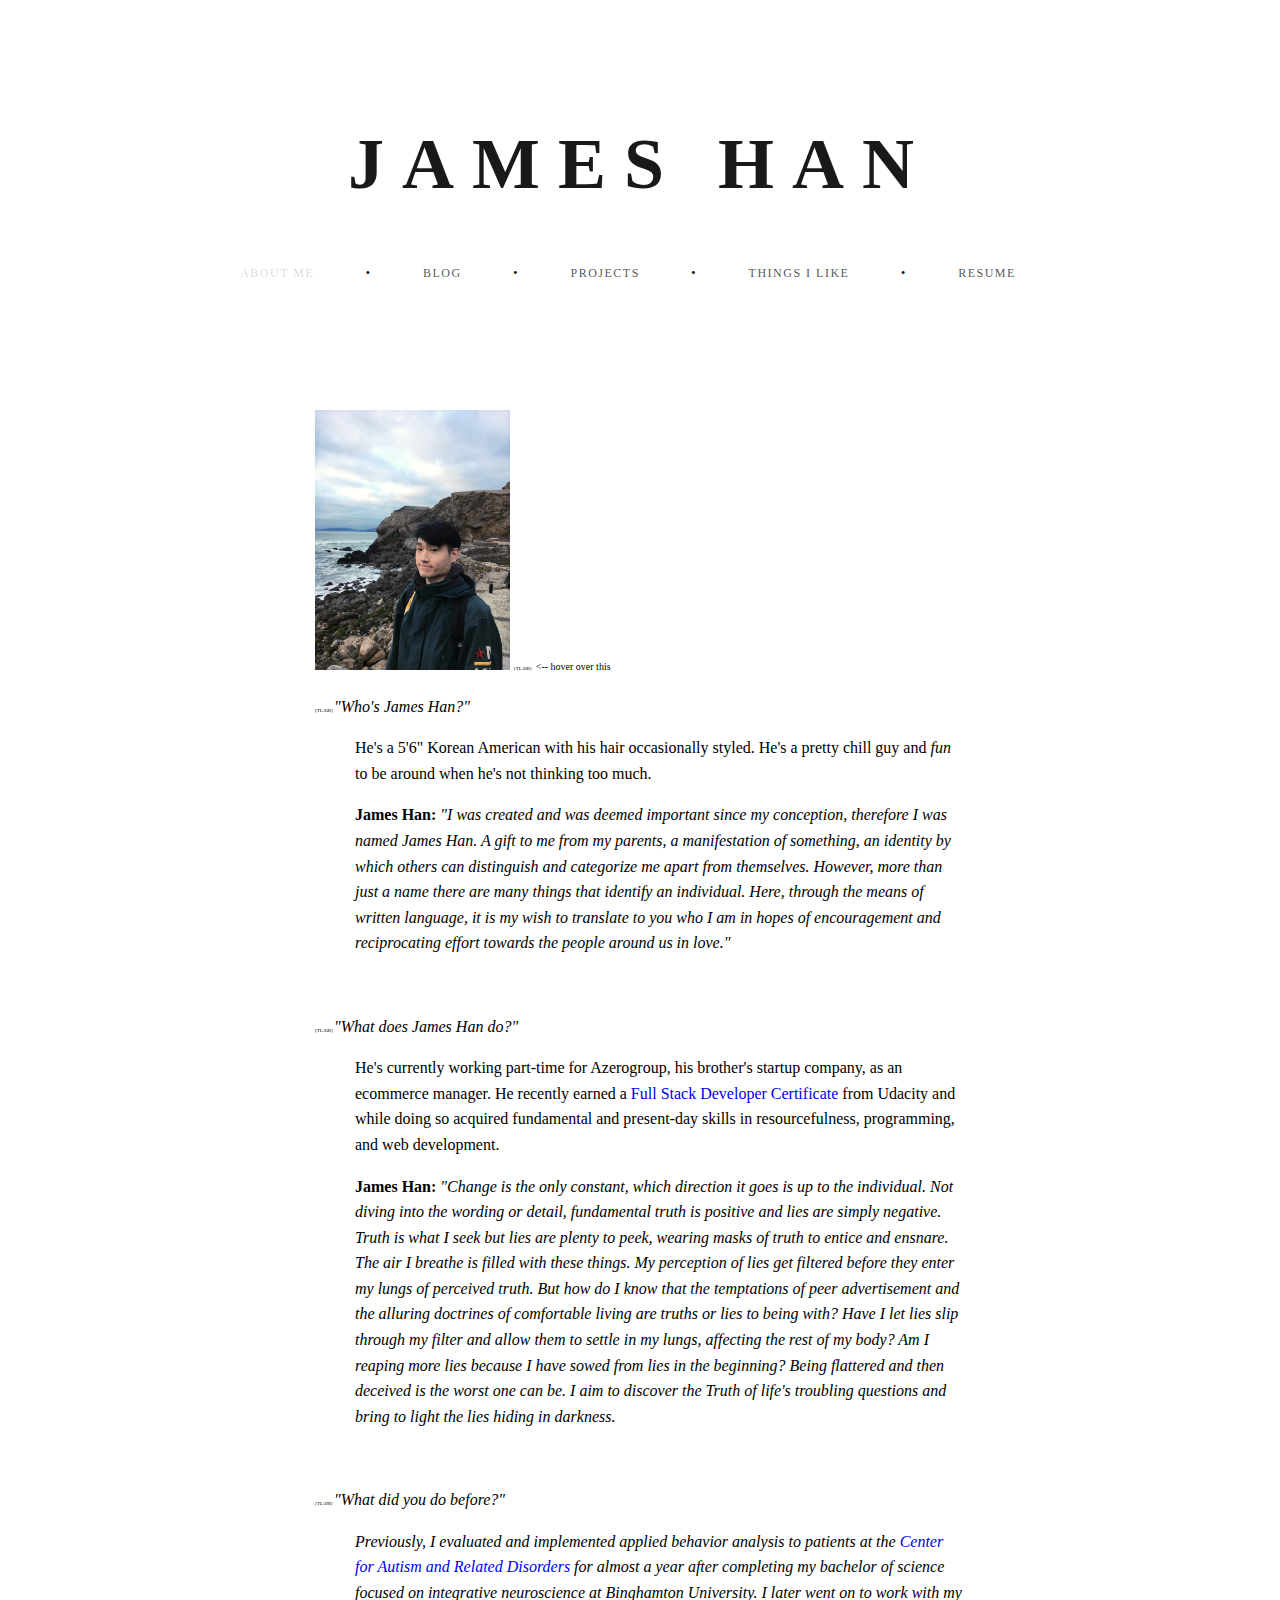
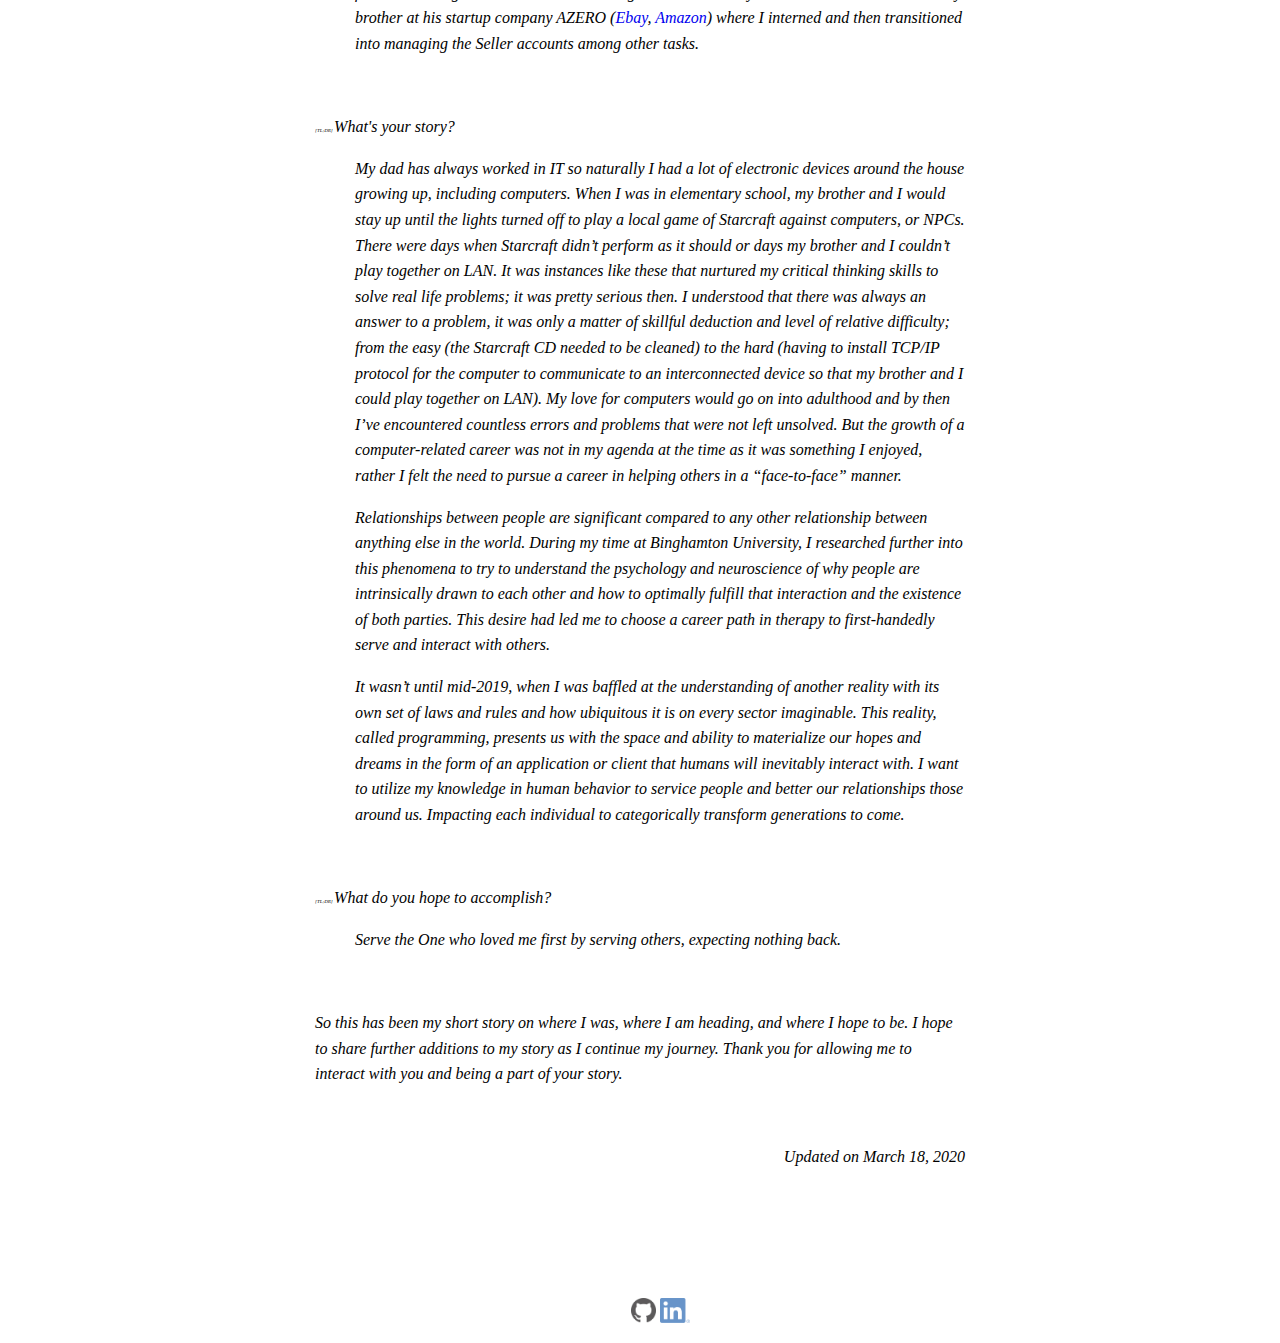
==== about-me.html @ 91ace2e0 "update answer" ====
<!DOCTYPE html>
<html lang="en">

<head>
    <meta charset="UTF-8">
    <meta name="description" content="James Han's profile">
    <meta name="author" content="James Han">
    <meta name="viewport" content="width=device-width, initial-scale=1.0">
    <title>Who's James Han?</title>
    <link href="https://fonts.googleapis.com/css?family=Oswald:300,700|Varela+Round" rel="stylesheet">
    <link rel="stylesheet" type="text/css" href="style.css">
</head>

<body>
    <header>
        <h1><a title="My name in big letters" href="/">James Han</a></h1>
        <nav class="main-nav">
            <ul>
                <li class= "">
                    <a title="It's about to get personal" href="./about-me.html" style="color: rgba(0, 0, 0, 0.171);">About Me</a>
                </li>
                <li>•</li>
                <li class= "">
                    <a title="Where I pretend to be a writer" href="./blog.html">Blog</a>        
                </li>
                <li>•</li>
                <li class= "">
                    <a title="Showcase of my work" href="./projects.html">Projects</a>
                </li>
                <li>•</li>
                <li class= "">
                    <a title="How I spend most of my time tbh" href="./things-i-like.html">Things I Like</a>     
                </li>
                <li>•</li>
                <li class="">
                    <a title="Keepin' it professional~" target="_blank" href="./resume.pdf">Resume</a>
                </li>
            </ul>     
        </nav>
    </header>

    <main>
        <div>
            <img title="I don't know how to smile -.-" id="aboutme-pic" src="./images/James-han/sf-smirk.JPG">
            <a title="You got it! :)" style="font-size: 5px;">[TL;DR]</a>
            <a style='font-size: 10px;'> <-- hover over this</a>
        </div>
        <div>
            <p>
                <a title="Wonderfully and fearfully made" style="font-size: 5px;"> [TL;DR] </a><i>"Who's James Han?"</i>
            </p>
                <ul>
                    He's a 5'6" Korean American with his hair occasionally styled. He's a pretty chill guy and <i>fun</i> to be around when he's not thinking too much.
                </ul>
                <ul>
                    <strong>James Han: </strong><i>"I was created and was deemed important since my conception, therefore I was named James Han. A gift to me from my parents, a manifestation of something, an identity by which others can distinguish and categorize me apart from themselves. However, more than just a name there are many things that identify an individual. Here, through the means of written language, it is my wish to translate to you who I am in hopes of encouragement and reciprocating effort towards the people around us in love."</i>
                </ul>
                <br>
            <p>
                <a title="I code and learn to code better" style="font-size: 5px;"> [TL;DR] </a><i>"What does James Han do?"</i>
            </p>
                <ul>
                    He's currently working part-time for Azerogroup, his brother's startup company, as an ecommerce manager. He recently earned a <a href="https://confirm.udacity.com/KFJARA6S">Full Stack Developer Certificate</a> from Udacity and while doing so acquired fundamental and present-day skills in resourcefulness, programming, and web development.
                </ul>
                <ul>
                    <strong>James Han: </strong><i>"Change is the only constant, which direction it goes is up to the individual. Not diving into the wording or detail, fundamental truth is positive and lies are simply negative. Truth is what I seek but lies are plenty to peek, wearing masks of truth to entice and ensnare. The air I breathe is filled with these things. My perception of lies get filtered before they enter my lungs of perceived truth. But how do I know that the temptations of peer advertisement and the alluring doctrines of comfortable living are truths or lies to being with? Have I let lies slip through my filter and allow them to settle in my lungs, affecting the rest of my body? Am I reaping more lies because I have sowed from lies in the beginning? Being flattered and then deceived is the worst one can be. I aim to discover the Truth of life's troubling questions and bring to light the lies hiding in darkness.
                </ul>
                <br>
            <p>
                <a title="All things except coding" style="font-size: 5px;"> [TL;DR] </a><i>"What did you do before?"</i>
            </p>
                <ul>
                    Previously, I evaluated and implemented applied behavior analysis to patients at the <a href="https://www.centerforautism.com">Center for Autism and Related Disorders</a> for almost a year after completing my bachelor of science focused on integrative neuroscience at Binghamton University. I later went on to work with my brother at his startup company AZERO (<a href="https://www.ebay.com/str/azerogroup">Ebay</a>, <a href="https://www.amazon.com/sp?seller=A9YDUOOL7ZCPC">Amazon</a>) where I interned and then transitioned into managing the Seller accounts among other tasks.
                </ul>
                <ul>
                    <i></i>
                </ul>
            <br>
            <p>
                <a title="I didn't know about coding, now I love to code" style="font-size: 5px;"> [TL;DR] </a><i>What's your story?</i>
            </p>
                <ul>
                    
                </ul>
                <ul>
                    <i><p>My dad has always worked in IT so naturally I had a lot of electronic devices around the house growing up, including computers. When I was in elementary school, my brother and I would stay up until the lights turned off to play a local game of Starcraft against computers, or NPCs. There were days when Starcraft didn’t perform as it should or days my brother and I couldn’t play together on LAN. It was instances like these that nurtured my critical thinking skills to solve real life problems; it was pretty serious then. I understood that there was always an answer to a problem, it was only a matter of skillful deduction and level of relative difficulty; from the easy (the Starcraft CD needed to be cleaned) to the hard (having to install TCP/IP protocol for the computer to communicate to an interconnected device so that my brother and I could play together on LAN). My love for computers would go on into adulthood and by then I’ve encountered countless errors and problems that were not left unsolved. But the growth of a computer-related career was not in my agenda at the time as it was something I enjoyed, rather I felt the need to pursue a career in helping others in a “face-to-face” manner.</p>
                    <p>Relationships between people are significant compared to any other relationship between anything else in the world. During my time at Binghamton University, I researched further into this phenomena to try to understand the psychology and neuroscience of why people are intrinsically drawn to each other and how to optimally fulfill that interaction and the existence of both parties. This desire had led me to choose a career path in therapy to first-handedly serve and interact with others.</p>
                    <p>It wasn’t until mid-2019, when I was baffled at the understanding of another reality with its own set of laws and rules and how ubiquitous it is on every sector imaginable. This reality, called programming, presents us with the space and ability to materialize our hopes and dreams in the form of an application or client that humans will inevitably interact with. I want to utilize my knowledge in human behavior to service people and better our relationships those around us. Impacting each individual to categorically transform generations to come.</p></i>
                </ul>
            <br>
            <p>
                <a title="Dying to live, rather than living to die" style="font-size: 5px;"> [TL;DR] </a><i>What do you hope to accomplish?</i>
            </p>
                <ul>

                </ul>
                <ul>
                    <i>Serve the One who loved me first by serving others, expecting nothing back.</i>
                </ul>
            <br>
            <p><i>So this has been my short story on where I was, where I am heading, and where I hope to be. I hope to share further additions to my story as I continue my journey. Thank you for allowing me to interact with you and being a part of your story.</i></p>
            <br>
            <p align="right">Updated on March 18, 2020</p>
        </div>
    </main>

    <footer>
        <ul>
            <li class= "">
                <a href="https://github.com/coldice1915" target="_blank">
                    <img id="social-link-github" title="GitHub" src="./images/GitHub-Mark/PNG/GitHub-Mark-64px.png">
                </a> 
            </li>
            <li class= "">
                <a href="https://www.linkedin.com/in/question-no-doubt/" target="_blank">
                    <img id="social-link-linkedin" title="Linkedin" src="./images/LinkedIn-Logos/LI-In-Bug.png">
                </a>    
            </li>
        </ul>
    </footer>
</body>



















</html>
---- style.css ----
body {
    margin: 0;
    padding: 0;
}
a {
    text-decoration: none;
}

header {
    text-align: center;
    text-transform: uppercase;
    font-family: 'Helvetica Neue';
    margin: auto;
}
    header h1 {
        letter-spacing: 18px;
        line-height: 100%;
        font-weight: 600;
        font-size: 72px;
        margin: 10% 0% 5% 0%;
    }
        header h1 a {
            color: rgba(25, 25, 25, 1);
        }
        header h1 a:hover {
            color: rgba(0, 0, 0, 0.7);
        }

    header nav {
        font-size: 12px;
        line-height: 150%;
        letter-spacing: 1.5px;
        margin: 5% 5% 10% 0%;
    }
        header nav ul {
            list-style: none;
        }
            header nav ul li {
                display: inline-block;
                padding: 0% 2% 0% 2%;
            }
                header nav ul li a {
                    color: rgba(0, 0, 0, 0.699);
                }
                    header nav ul li a:hover {
                        color: rgba(0, 0, 0, 0.171);
                    }

main {
    background-color: #FFF;
    font-family: 'Helvetica Neue';
    max-width: 650px;
    line-height: 1.6;
    margin: auto;
}
    main p {

    }

footer {
    text-align: center;
    margin: 10% 0 0 0;
}
    footer ul {
        list-style: none;
    }
        footer ul li {
            display: contents;
        }
            footer ul li a img {
                width: px;
                opacity: .7;
            }
                footer ul li a img:hover {
                    opacity: 1;
                }

#aboutme-pic {
    width: 30%;
    display: inline-flex;
    margin: auto;
}
#homepage-pic {
    width: 375px;
    display: block;
    margin: auto;
}
#homepage-greeting p {
    text-align: right;
    font-size: 12px;
    font-family: 'Courier New', Courier, monospace;
}

#social-link-github {
    width: 25px;

}
#social-link-linkedin {
    width: 30px;
}
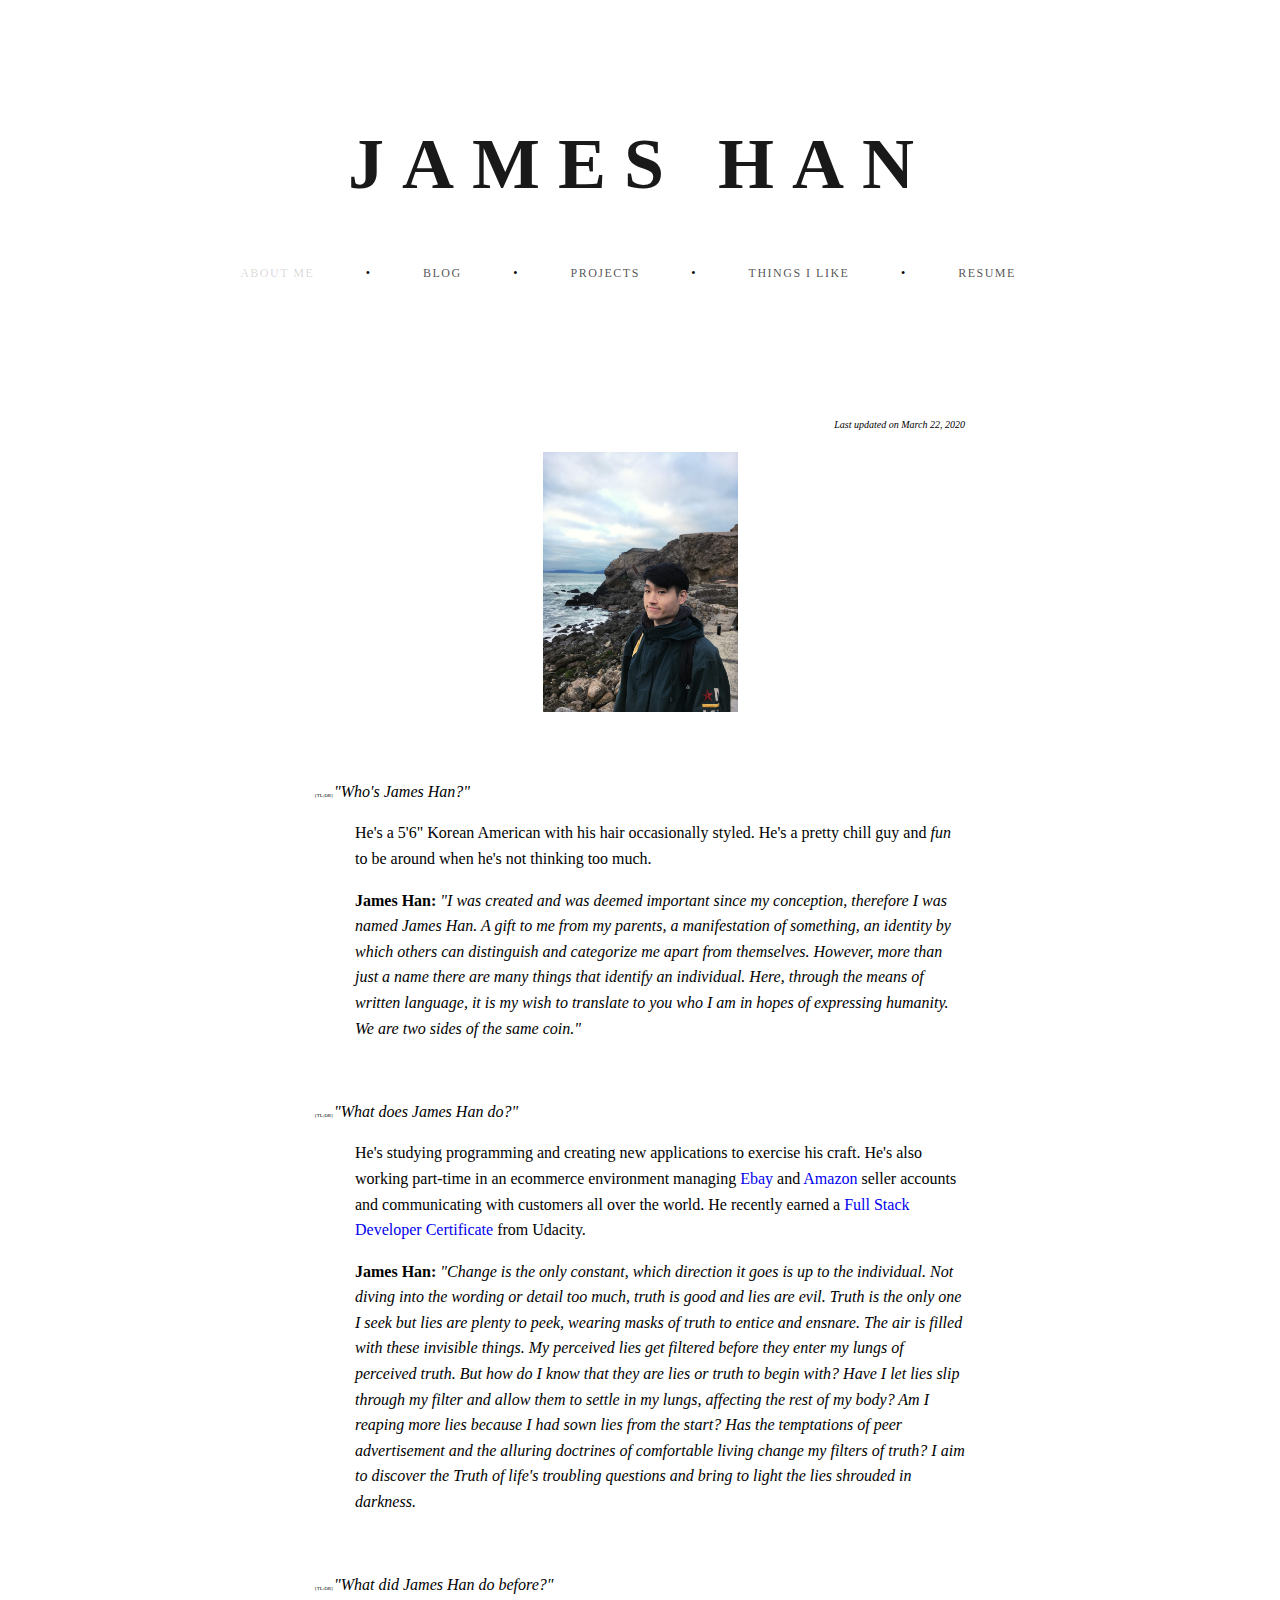
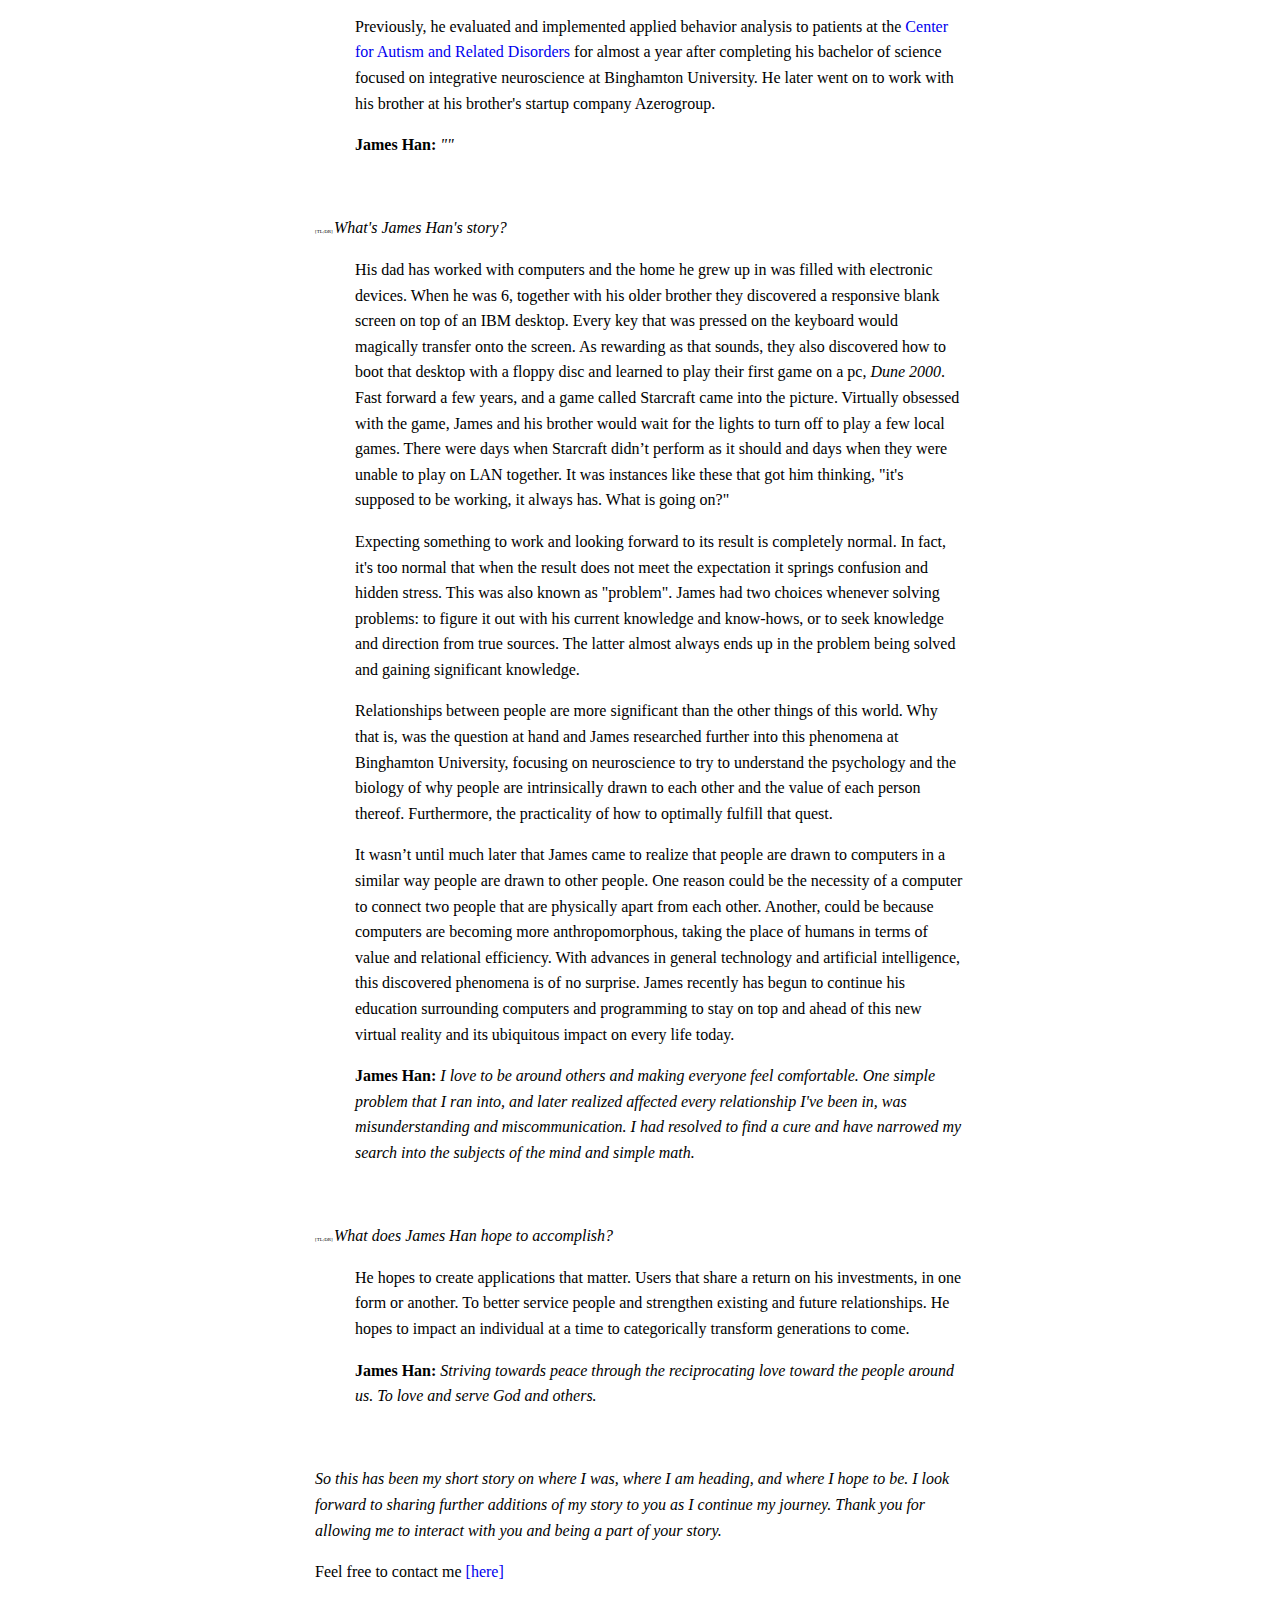
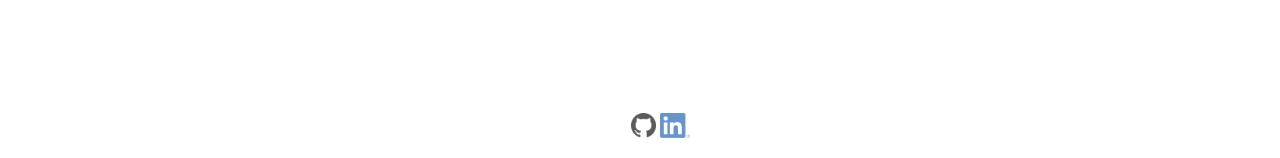
==== commit 5886fb67: "update answers" ====
--- a/about-me.html
+++ b/about-me.html
@@ -8,99 +8,104 @@
     <meta name="viewport" content="width=device-width, initial-scale=1.0">
     <title>Who's James Han?</title>
     <link href="https://fonts.googleapis.com/css?family=Oswald:300,700|Varela+Round" rel="stylesheet">
-    <link rel="stylesheet" type="text/css" href="style.css">
+    <link rel="stylesheet" type="text/css" href="./styles/style.css">
 </head>
 
 <body>
     <header>
-        <h1><a title="My name in big letters" href="/">James Han</a></h1>
+        <h1>
+            <a title="My name in big letters" href="/">James Han</a>
+        </h1>
         <nav class="main-nav">
             <ul>
                 <li class= "">
-                    <a title="It's about to get personal" href="./about-me.html" style="color: rgba(0, 0, 0, 0.171);">About Me</a>
+                    <a title="It's about to get personal" href="./about-me" style="color: rgba(0, 0, 0, 0.171);">About Me</a>
                 </li>
                 <li>•</li>
                 <li class= "">
-                    <a title="Where I pretend to be a writer" href="./blog.html">Blog</a>        
+                    <a title="Where I pretend to be a writer" href="./blog">Blog</a>        
                 </li>
                 <li>•</li>
                 <li class= "">
-                    <a title="Showcase of my work" href="./projects.html">Projects</a>
+                    <a title="Showcase of my work" href="./projects">Projects</a>
                 </li>
                 <li>•</li>
                 <li class= "">
-                    <a title="How I spend most of my time tbh" href="./things-i-like.html">Things I Like</a>     
+                    <a title="How I spend most of my time tbh" href="./things-i-like">Things I Like</a>     
                 </li>
                 <li>•</li>
                 <li class="">
-                    <a title="Keepin' it professional~" target="_blank" href="./resume.pdf">Resume</a>
+                    <a title="Keepin' it professional~" target="_blank" href="./files/resume.pdf">Resume</a>
                 </li>
             </ul>     
         </nav>
     </header>
 
     <main>
+        
         <div>
+            <p align=right><font size=-2><i>Last updated on March 22, 2020</i></font></p>
             <img title="I don't know how to smile -.-" id="aboutme-pic" src="./images/James-han/sf-smirk.JPG">
-            <a title="You got it! :)" style="font-size: 5px;">[TL;DR]</a>
-            <a style='font-size: 10px;'> <-- hover over this</a>
+            
         </div>
         <div>
-            <p>
+            <p><br><br>
                 <a title="Wonderfully and fearfully made" style="font-size: 5px;"> [TL;DR] </a><i>"Who's James Han?"</i>
             </p>
                 <ul>
                     He's a 5'6" Korean American with his hair occasionally styled. He's a pretty chill guy and <i>fun</i> to be around when he's not thinking too much.
                 </ul>
                 <ul>
-                    <strong>James Han: </strong><i>"I was created and was deemed important since my conception, therefore I was named James Han. A gift to me from my parents, a manifestation of something, an identity by which others can distinguish and categorize me apart from themselves. However, more than just a name there are many things that identify an individual. Here, through the means of written language, it is my wish to translate to you who I am in hopes of encouragement and reciprocating effort towards the people around us in love."</i>
+                    <strong>James Han: </strong><i>"I was created and was deemed important since my conception, therefore I was named James Han. A gift to me from my parents, a manifestation of something, an identity by which others can distinguish and categorize me apart from themselves. However, more than just a name there are many things that identify an individual. Here, through the means of written language, it is my wish to translate to you who I am in hopes of expressing humanity. We are two sides of the same coin."</i>
                 </ul>
                 <br>
             <p>
                 <a title="I code and learn to code better" style="font-size: 5px;"> [TL;DR] </a><i>"What does James Han do?"</i>
             </p>
                 <ul>
-                    He's currently working part-time for Azerogroup, his brother's startup company, as an ecommerce manager. He recently earned a <a href="https://confirm.udacity.com/KFJARA6S">Full Stack Developer Certificate</a> from Udacity and while doing so acquired fundamental and present-day skills in resourcefulness, programming, and web development.
+                    He's studying programming and creating new applications to exercise his craft. He's also working part-time in an ecommerce environment managing <a href="https://www.ebay.com/str/azerogroup">Ebay</a> and <a href="https://www.amazon.com/sp?seller=A9YDUOOL7ZCPC">Amazon</a> seller accounts and communicating with customers all over the world. He recently earned a <a href="https://confirm.udacity.com/KFJARA6S">Full Stack Developer Certificate</a> from Udacity.
                 </ul>
                 <ul>
-                    <strong>James Han: </strong><i>"Change is the only constant, which direction it goes is up to the individual. Not diving into the wording or detail, fundamental truth is positive and lies are simply negative. Truth is what I seek but lies are plenty to peek, wearing masks of truth to entice and ensnare. The air I breathe is filled with these things. My perception of lies get filtered before they enter my lungs of perceived truth. But how do I know that the temptations of peer advertisement and the alluring doctrines of comfortable living are truths or lies to being with? Have I let lies slip through my filter and allow them to settle in my lungs, affecting the rest of my body? Am I reaping more lies because I have sowed from lies in the beginning? Being flattered and then deceived is the worst one can be. I aim to discover the Truth of life's troubling questions and bring to light the lies hiding in darkness.
+                    <strong>James Han: </strong><i>"Change is the only constant, which direction it goes is up to the individual. Not diving into the wording or detail too much, truth is good and lies are evil. Truth is the only one I seek but lies are plenty to peek, wearing masks of truth to entice and ensnare. The air is filled with these invisible things. My perceived lies get filtered before they enter my lungs of perceived truth. But how do I know that they are lies or truth to begin with? Have I let lies slip through my filter and allow them to settle in my lungs, affecting the rest of my body? Am I reaping more lies because I had sown lies from the start? Has the temptations of peer advertisement and the alluring doctrines of comfortable living change my filters of truth? I aim to discover the Truth of life's troubling questions and bring to light the lies shrouded in darkness.</i>
                 </ul>
                 <br>
             <p>
-                <a title="All things except coding" style="font-size: 5px;"> [TL;DR] </a><i>"What did you do before?"</i>
+                <a title="All things except coding" style="font-size: 5px;"> [TL;DR] </a><i>"What did James Han do before?"</i>
             </p>
                 <ul>
-                    Previously, I evaluated and implemented applied behavior analysis to patients at the <a href="https://www.centerforautism.com">Center for Autism and Related Disorders</a> for almost a year after completing my bachelor of science focused on integrative neuroscience at Binghamton University. I later went on to work with my brother at his startup company AZERO (<a href="https://www.ebay.com/str/azerogroup">Ebay</a>, <a href="https://www.amazon.com/sp?seller=A9YDUOOL7ZCPC">Amazon</a>) where I interned and then transitioned into managing the Seller accounts among other tasks.
+                    Previously, he evaluated and implemented applied behavior analysis to patients at the <a href="https://www.centerforautism.com">Center for Autism and Related Disorders</a> for almost a year after completing his bachelor of science focused on integrative neuroscience at Binghamton University. He later went on to work with his brother at his brother's startup company Azerogroup.
                 </ul>
                 <ul>
-                    <i></i>
+                    <strong>James Han: </strong><i>""</i>
                 </ul>
             <br>
             <p>
-                <a title="I didn't know about coding, now I love to code" style="font-size: 5px;"> [TL;DR] </a><i>What's your story?</i>
+                <a title="I didn't know about coding, now I love to code" style="font-size: 5px;"> [TL;DR] </a><i>What's James Han's story?</i>
             </p>
                 <ul>
-                    
+                    <p>His dad has worked with computers and the home he grew up in was filled with electronic devices. When he was 6, together with his older brother they discovered a responsive blank screen on top of an IBM desktop. Every key that was pressed on the keyboard would magically transfer onto the screen. As rewarding as that sounds, they also discovered how to boot that desktop with a floppy disc and learned to play their first game on a pc, <i>Dune 2000</i>. 
+                    Fast forward a few years, and a game called Starcraft came into the picture. Virtually obsessed with the game, James and his brother would wait for the lights to turn off to play a few local games. There were days when Starcraft didn’t perform as it should and days when they were unable to play on LAN together. It was instances like these that got him thinking, "it's supposed to be working, it always has. What is going on?"
+                    <p>Expecting something to work and looking forward to its result is completely normal. In fact, it's too normal that when the result does not meet the expectation it springs confusion and hidden stress. This was also known as "problem". James had two choices whenever solving problems: to figure it out with his current knowledge and know-hows, or to seek knowledge and direction from true sources. The latter almost always ends up in the problem being solved and gaining significant knowledge.</p>
+                    <p>Relationships between people are more significant than the other things of this world. Why that is, was the question at hand and James researched further into this phenomena at Binghamton University, focusing on neuroscience to try to understand the psychology and the biology of why people are intrinsically drawn to each other and the value of each person thereof. Furthermore, the practicality of how to optimally fulfill that quest.</p>
+                    <p>It wasn’t until much later that James came to realize that people are drawn to computers in a similar way people are drawn to other people. One reason could be the necessity of a computer to connect two people that are physically apart from each other. Another, could be because computers are becoming more anthropomorphous, taking the place of humans in terms of value and relational efficiency. With advances in general technology and artificial intelligence, this discovered phenomena is of no surprise. James recently has begun to continue his education surrounding computers and programming to stay on top and ahead of this new virtual reality and its ubiquitous impact on every life today.</p>
                 </ul>
                 <ul>
-                    <i><p>My dad has always worked in IT so naturally I had a lot of electronic devices around the house growing up, including computers. When I was in elementary school, my brother and I would stay up until the lights turned off to play a local game of Starcraft against computers, or NPCs. There were days when Starcraft didn’t perform as it should or days my brother and I couldn’t play together on LAN. It was instances like these that nurtured my critical thinking skills to solve real life problems; it was pretty serious then. I understood that there was always an answer to a problem, it was only a matter of skillful deduction and level of relative difficulty; from the easy (the Starcraft CD needed to be cleaned) to the hard (having to install TCP/IP protocol for the computer to communicate to an interconnected device so that my brother and I could play together on LAN). My love for computers would go on into adulthood and by then I’ve encountered countless errors and problems that were not left unsolved. But the growth of a computer-related career was not in my agenda at the time as it was something I enjoyed, rather I felt the need to pursue a career in helping others in a “face-to-face” manner.</p>
-                    <p>Relationships between people are significant compared to any other relationship between anything else in the world. During my time at Binghamton University, I researched further into this phenomena to try to understand the psychology and neuroscience of why people are intrinsically drawn to each other and how to optimally fulfill that interaction and the existence of both parties. This desire had led me to choose a career path in therapy to first-handedly serve and interact with others.</p>
-                    <p>It wasn’t until mid-2019, when I was baffled at the understanding of another reality with its own set of laws and rules and how ubiquitous it is on every sector imaginable. This reality, called programming, presents us with the space and ability to materialize our hopes and dreams in the form of an application or client that humans will inevitably interact with. I want to utilize my knowledge in human behavior to service people and better our relationships those around us. Impacting each individual to categorically transform generations to come.</p></i>
+                    <strong>James Han: </strong><i>I love to be around others and making everyone feel comfortable. One simple problem that I ran into, and later realized affected every relationship I've been in, was misunderstanding and miscommunication. I had resolved to find a cure and have narrowed my search into the subjects of the mind and simple math.</i>
                 </ul>
             <br>
             <p>
-                <a title="Dying to live, rather than living to die" style="font-size: 5px;"> [TL;DR] </a><i>What do you hope to accomplish?</i>
+                <a title="Dying to live, rather than living to die" style="font-size: 5px;"> [TL;DR] </a><i>What does James Han hope to accomplish?</i>
             </p>
                 <ul>
-
+                    He hopes to create applications that matter. Users that share a return on his investments, in one form or another. To better service people and strengthen existing and future relationships. He hopes to impact an individual at a time to categorically transform generations to come.
                 </ul>
                 <ul>
-                    <i>Serve the One who loved me first by serving others, expecting nothing back.</i>
+                    <strong>James Han: </strong><i>Striving towards peace through the reciprocating love toward the people around us. To love and serve God and others.</i>
                 </ul>
             <br>
-            <p><i>So this has been my short story on where I was, where I am heading, and where I hope to be. I hope to share further additions to my story as I continue my journey. Thank you for allowing me to interact with you and being a part of your story.</i></p>
+            <p><i>So this has been my short story on where I was, where I am heading, and where I hope to be. I look forward to sharing further additions of my story to you as I continue my journey. Thank you for allowing me to interact with you and being a part of your story.</i></p>
+            Feel free to contact me <a href="./forms/form-contact.html">[here]</a>
             <br>
-            <p align="right">Updated on March 18, 2020</p>
         </div>
     </main>
 
--- a/styles/style.css
+++ b/styles/style.css
@@ -0,0 +1,144 @@
+body {
+    margin: 0;
+    padding: 0;
+}
+a {
+    text-decoration: none;
+}
+
+header {
+    text-align: center;
+    text-transform: uppercase;
+    font-family: 'Helvetica Neue';
+    margin: auto;
+}
+    header h1 {
+        letter-spacing: 18px;
+        line-height: 100%;
+        font-weight: 600;
+        font-size: 72px;
+        margin: 10% 0% 5% 0%;
+    }
+        header h1 a {
+            color: rgba(25, 25, 25, 1);
+        }
+        header h1 a:hover {
+            color: rgba(0, 0, 0, 0.7);
+        }
+
+    header nav {
+        font-size: 12px;
+        line-height: 150%;
+        letter-spacing: 1.5px;
+        margin: 5% 5% 10% 0%;
+    }
+        header nav ul {
+            list-style: none;
+        }
+            header nav ul li {
+                display: inline-block;
+                padding: 0% 2% 0% 2%;
+            }
+                header nav ul li a {
+                    color: rgba(0, 0, 0, 0.699);
+                }
+                    header nav ul li a:hover {
+                        color: rgba(0, 0, 0, 0.171);
+                    }
+
+main {
+    background-color: #FFF;
+    font-family: 'Helvetica Neue';
+    max-width: 650px;
+    line-height: 1.6;
+    margin: auto;
+}
+    main p {
+
+    }
+
+footer {
+    text-align: center;
+    margin: 10% 0 0 0;
+}
+    footer ul {
+        list-style: none;
+    }
+        footer ul li {
+            display: contents;
+        }
+            footer ul li a img {
+                width: px;
+                opacity: .7;
+            }
+                footer ul li a img:hover {
+                    opacity: 1;
+                }
+
+/* social media icons */
+#social-link-github {
+    width: 25px;
+
+}
+#social-link-linkedin {
+    width: 30px;
+}/* ----- */
+
+#aboutme-pic {
+    width: 30%;
+    display: block;
+    margin: auto;
+}
+#homepage-pic {
+    width: 375px;
+    display: block;
+    margin: auto;
+}
+
+/* home greeting */
+#homepage-greeting p {
+    text-align: right;
+    font-size: 12px;
+    font-family: 'Courier New', Courier, monospace;
+}
+/* project names*/
+.project-name {
+    font-family: 'Courier New', Courier, monospace;
+    font-size: 18px;
+}
+/* project page */
+.image-list {
+    list-style: none;
+    display: flex;
+}
+    a.image-preview img {
+        height: 150px;
+        margin: 0px 50px 0px 0px;
+        box-shadow: 0px 0px 5px rgba(0,0,0,.5);
+    }
+        .image-preview:hover {
+            opacity: .7;
+        }
+    a.image-preview-lots img {
+        height: 150px;
+        margin: 0px 30px 0px -20px;
+
+    }
+#before {
+    position: relative;
+    width: 100%;
+}
+#after {
+    position: absolute;
+    top: 0;
+    bottom: 0;
+    left: 0;
+    right: 0;
+    height: 100%;
+    width: 100%;
+    opacity: 0;
+    transition: .3s ease;
+}
+#before:hover #after {
+    opacity: 1;
+}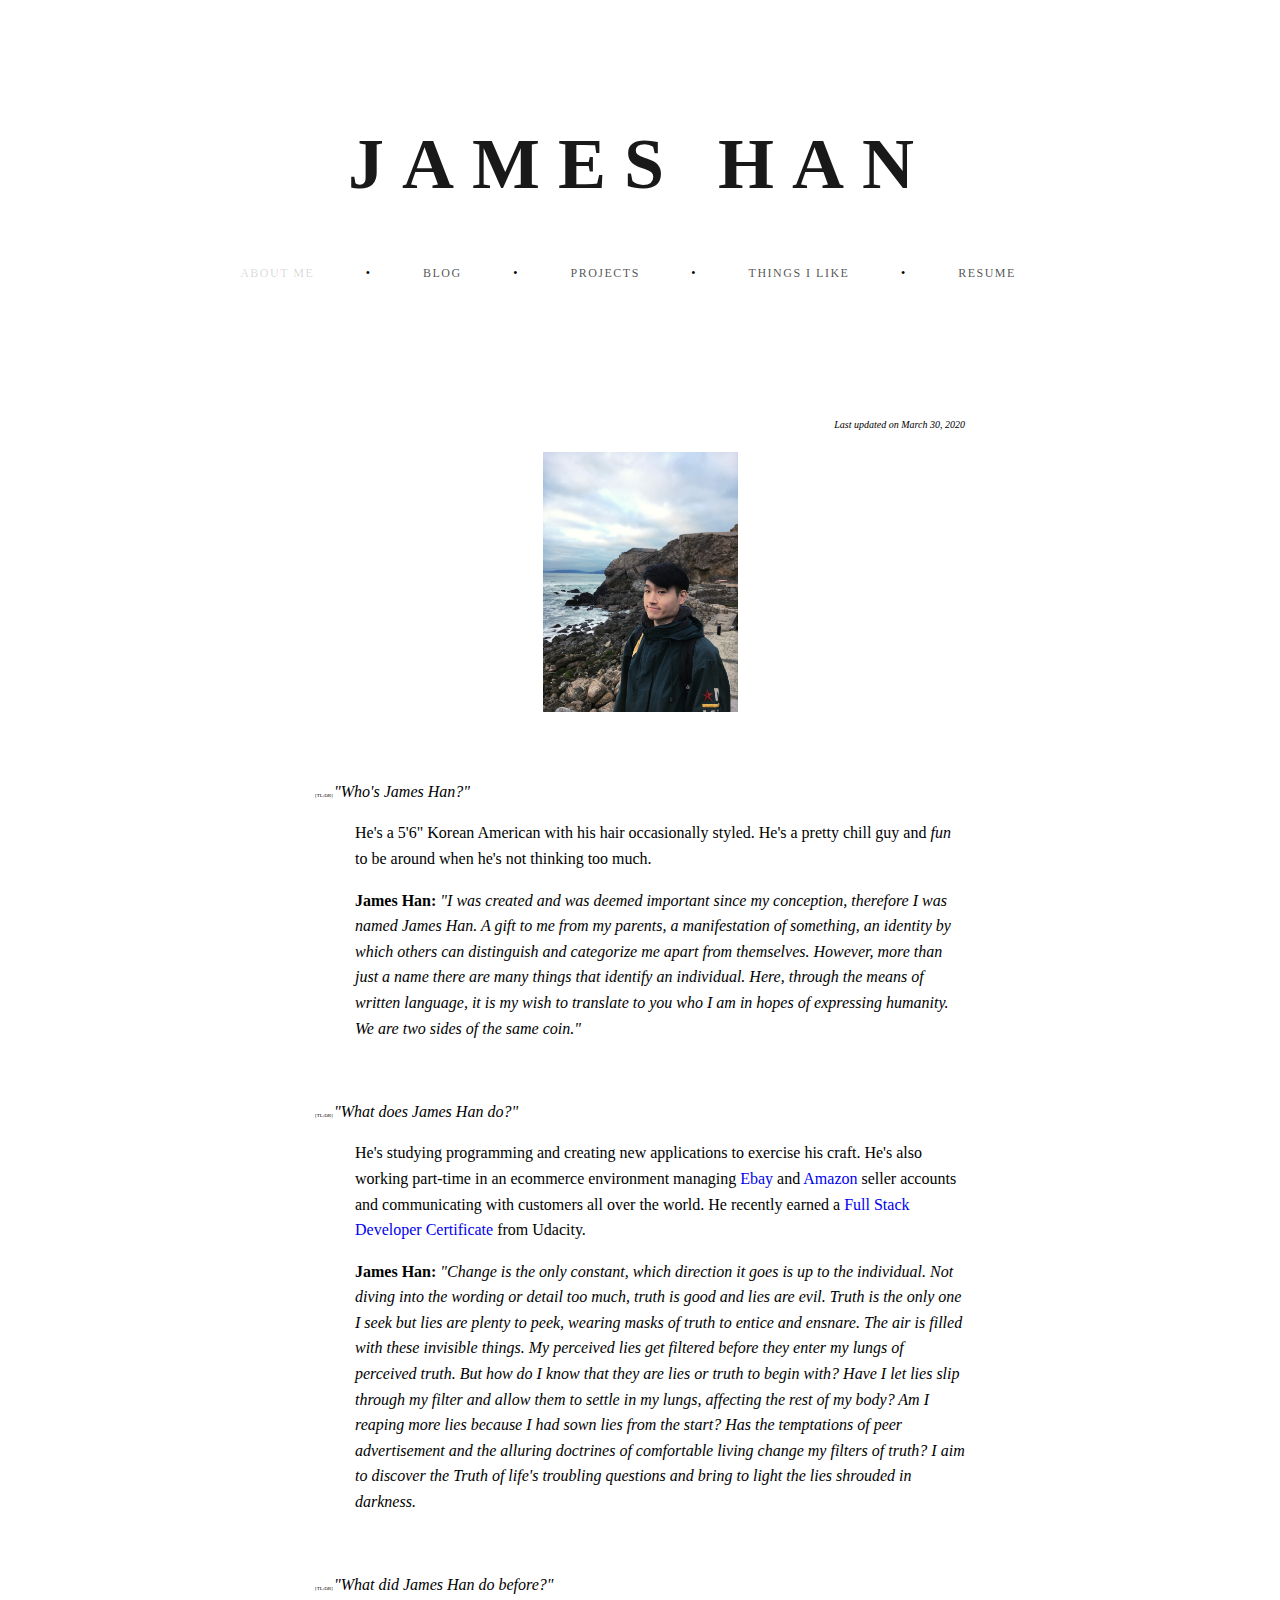
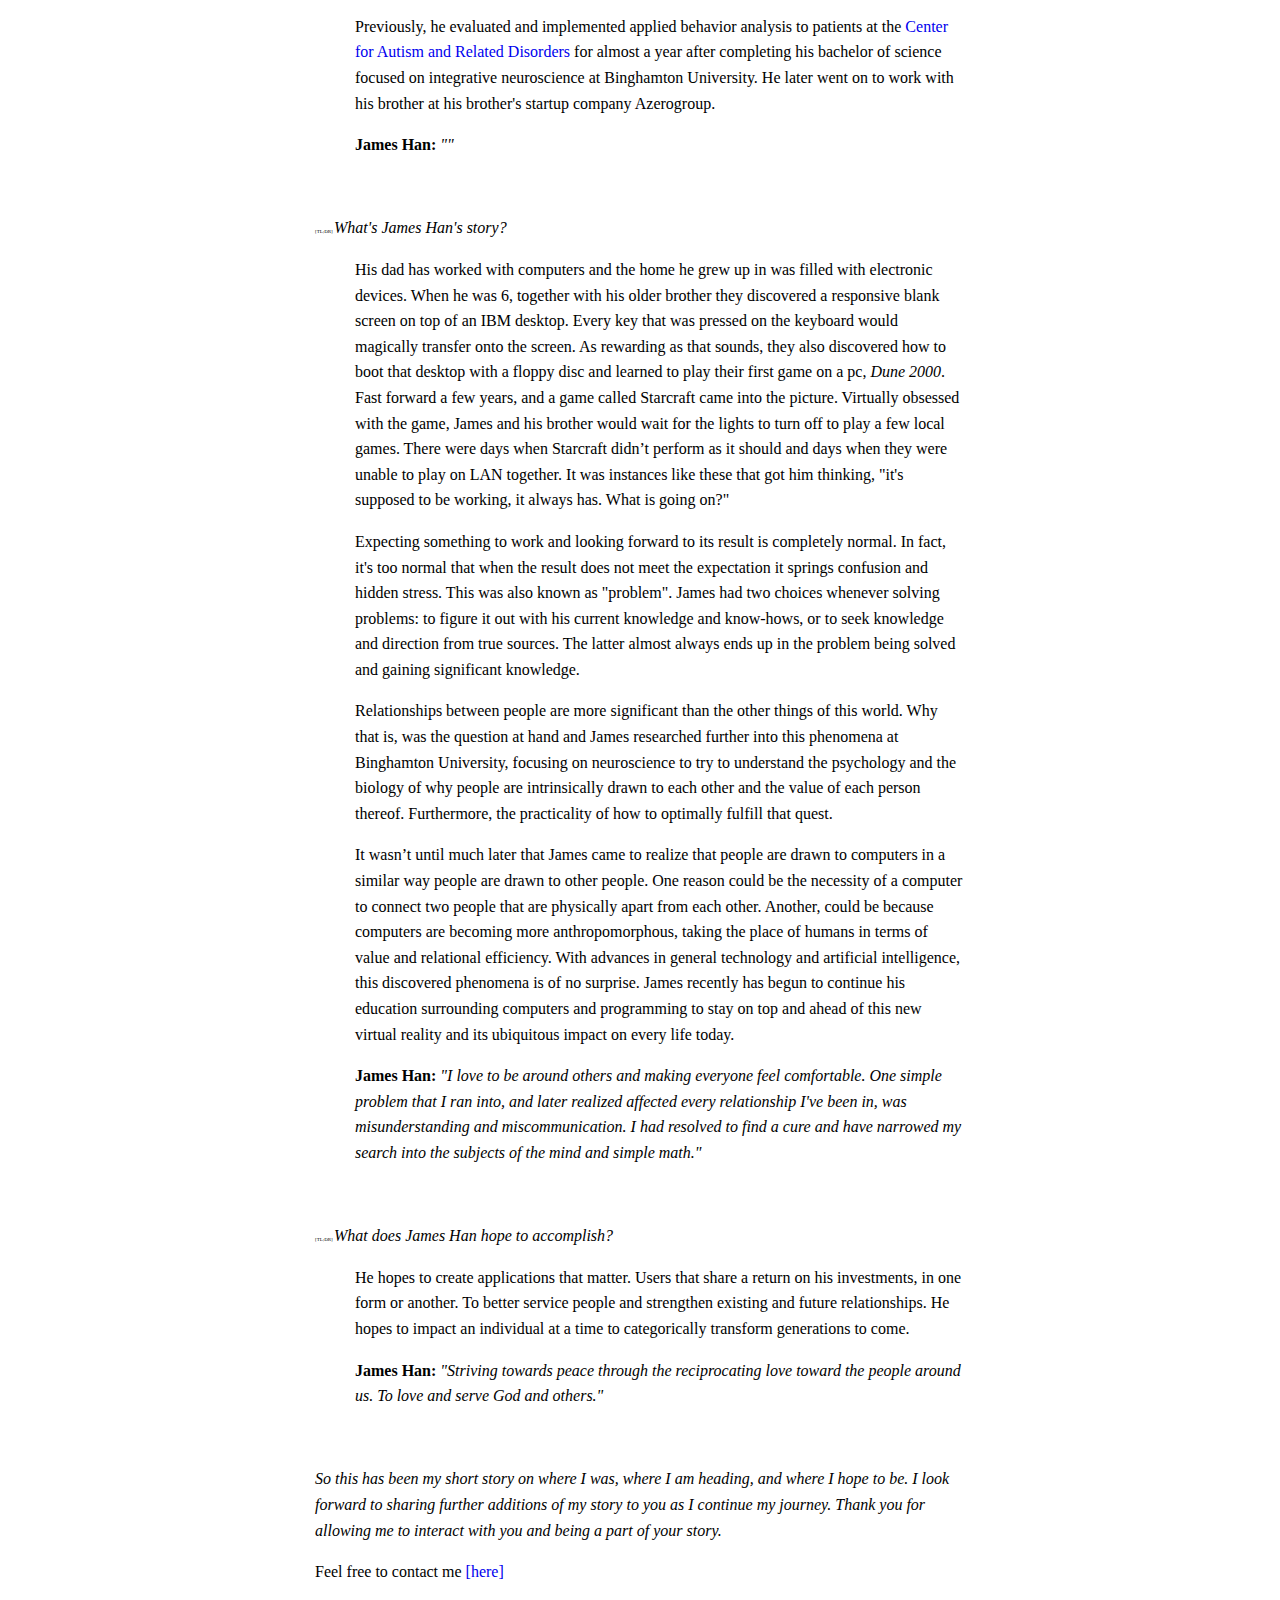
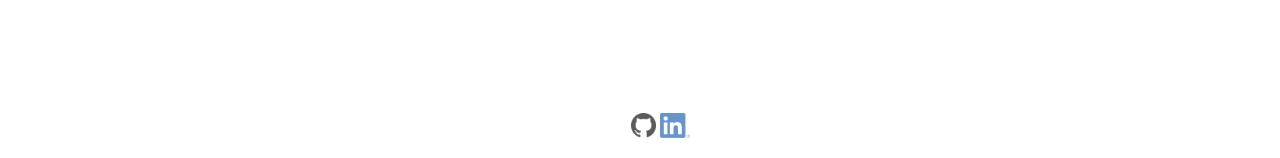
==== commit bb24be6b: "update link" ====
--- a/about-me.html
+++ b/about-me.html
@@ -35,7 +35,7 @@
                 </li>
                 <li>•</li>
                 <li class="">
-                    <a title="Keepin' it professional~" target="_blank" href="./files/resume.pdf">Resume</a>
+                    <a title="Keepin' it professional~" target="_blank" href="./resume.pdf">Resume</a>
                 </li>
             </ul>     
         </nav>
@@ -44,7 +44,7 @@
     <main>
         
         <div>
-            <p align=right><font size=-2><i>Last updated on March 22, 2020</i></font></p>
+            <p align=right><font size=-2><i>Last updated on March 30, 2020</i></font></p>
             <img title="I don't know how to smile -.-" id="aboutme-pic" src="./images/James-han/sf-smirk.JPG">
             
         </div>
@@ -90,7 +90,7 @@
                     <p>It wasn’t until much later that James came to realize that people are drawn to computers in a similar way people are drawn to other people. One reason could be the necessity of a computer to connect two people that are physically apart from each other. Another, could be because computers are becoming more anthropomorphous, taking the place of humans in terms of value and relational efficiency. With advances in general technology and artificial intelligence, this discovered phenomena is of no surprise. James recently has begun to continue his education surrounding computers and programming to stay on top and ahead of this new virtual reality and its ubiquitous impact on every life today.</p>
                 </ul>
                 <ul>
-                    <strong>James Han: </strong><i>I love to be around others and making everyone feel comfortable. One simple problem that I ran into, and later realized affected every relationship I've been in, was misunderstanding and miscommunication. I had resolved to find a cure and have narrowed my search into the subjects of the mind and simple math.</i>
+                    <strong>James Han: </strong><i>"I love to be around others and making everyone feel comfortable. One simple problem that I ran into, and later realized affected every relationship I've been in, was misunderstanding and miscommunication. I had resolved to find a cure and have narrowed my search into the subjects of the mind and simple math."</i>
                 </ul>
             <br>
             <p>
@@ -100,7 +100,7 @@
                     He hopes to create applications that matter. Users that share a return on his investments, in one form or another. To better service people and strengthen existing and future relationships. He hopes to impact an individual at a time to categorically transform generations to come.
                 </ul>
                 <ul>
-                    <strong>James Han: </strong><i>Striving towards peace through the reciprocating love toward the people around us. To love and serve God and others.</i>
+                    <strong>James Han: </strong><i>"Striving towards peace through the reciprocating love toward the people around us. To love and serve God and others."</i>
                 </ul>
             <br>
             <p><i>So this has been my short story on where I was, where I am heading, and where I hope to be. I look forward to sharing further additions of my story to you as I continue my journey. Thank you for allowing me to interact with you and being a part of your story.</i></p>
--- a/styles/style.css
+++ b/styles/style.css
@@ -121,7 +121,7 @@
         }
     a.image-preview-lots img {
         height: 150px;
-        margin: 0px 30px 0px -20px;
+        margin: 0px 85px 0px -75px;
 
     }
 #before {
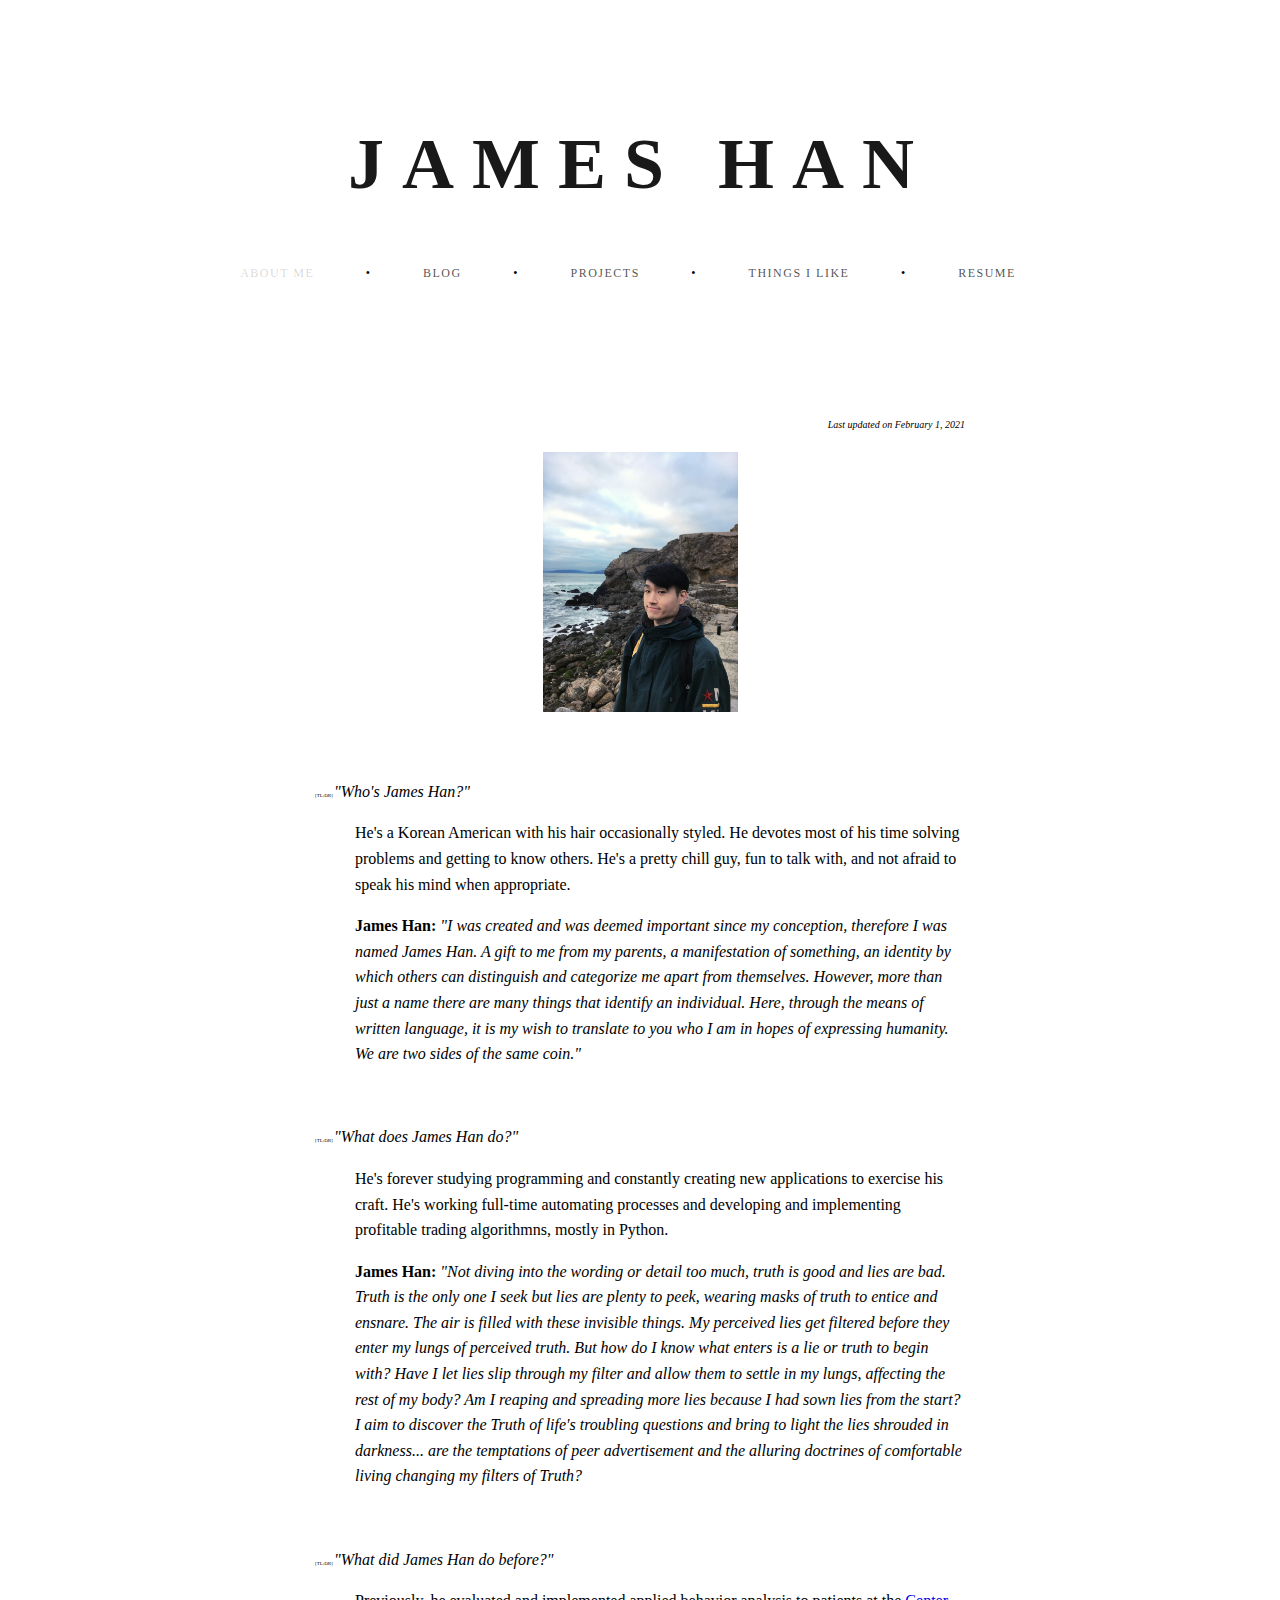
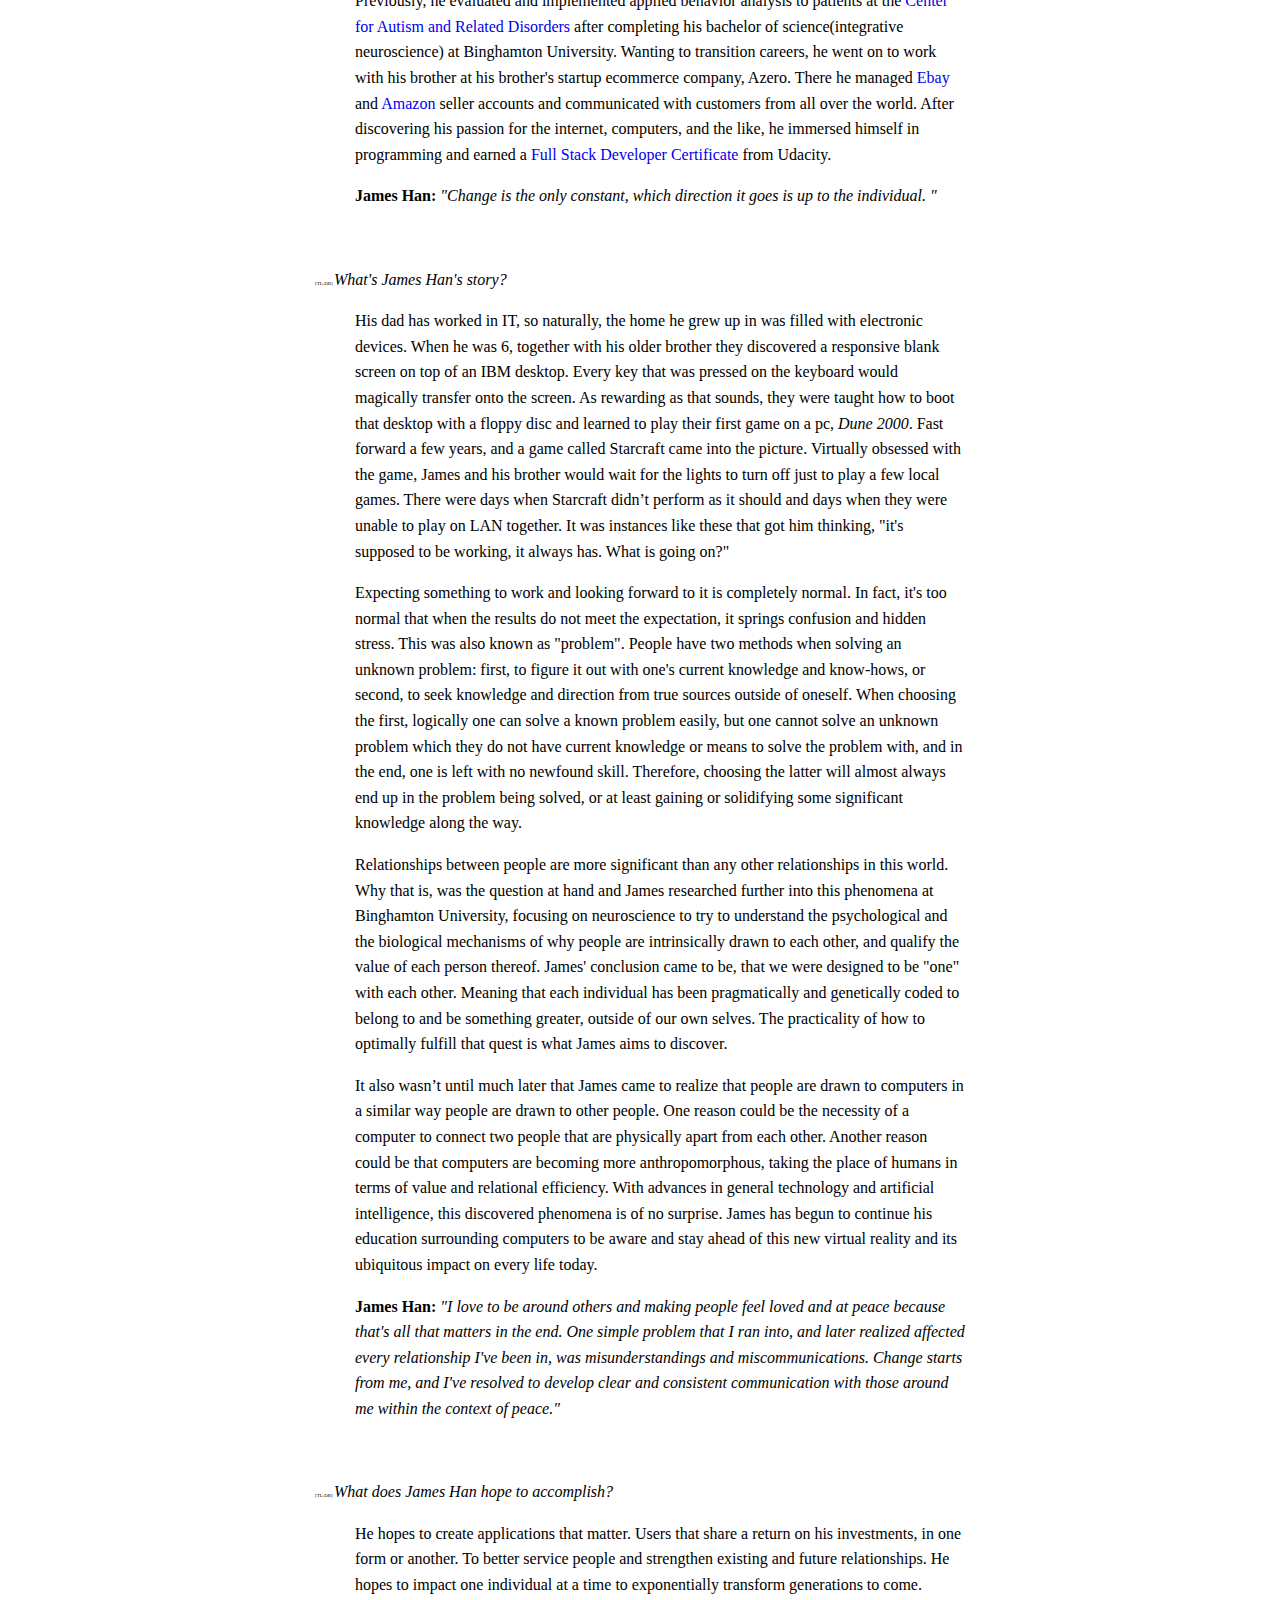
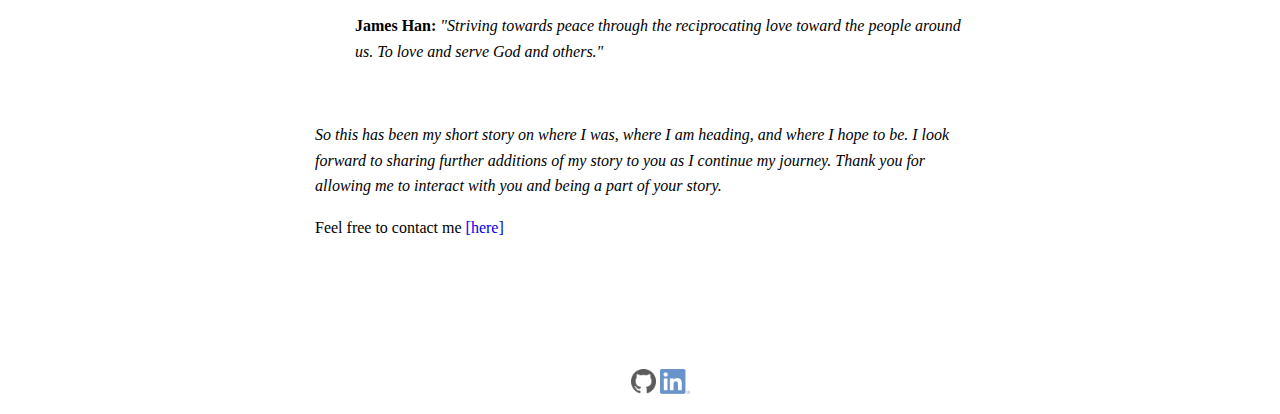
==== commit f49a2796: "Update about-me.html" ====
--- a/about-me.html
+++ b/about-me.html
@@ -35,7 +35,7 @@
                 </li>
                 <li>•</li>
                 <li class="">
-                    <a title="Keepin' it professional~" target="_blank" href="./resume.pdf">Resume</a>
+                    <a title="For recruiters" target="_blank" href="./files/resume.pdf">Resume</a>
                 </li>
             </ul>     
         </nav>
@@ -44,7 +44,7 @@
     <main>
         
         <div>
-            <p align=right><font size=-2><i>Last updated on March 30, 2020</i></font></p>
+            <p align=right><font size=-2><i>Last updated on February 1, 2021</i></font></p>
             <img title="I don't know how to smile -.-" id="aboutme-pic" src="./images/James-han/sf-smirk.JPG">
             
         </div>
@@ -53,7 +53,7 @@
                 <a title="Wonderfully and fearfully made" style="font-size: 5px;"> [TL;DR] </a><i>"Who's James Han?"</i>
             </p>
                 <ul>
-                    He's a 5'6" Korean American with his hair occasionally styled. He's a pretty chill guy and <i>fun</i> to be around when he's not thinking too much.
+                    He's a Korean American with his hair occasionally styled. He devotes most of his time solving problems and getting to know others. He's a pretty chill guy, fun to talk with, and not afraid to speak his mind when appropriate.
                 </ul>
                 <ul>
                     <strong>James Han: </strong><i>"I was created and was deemed important since my conception, therefore I was named James Han. A gift to me from my parents, a manifestation of something, an identity by which others can distinguish and categorize me apart from themselves. However, more than just a name there are many things that identify an individual. Here, through the means of written language, it is my wish to translate to you who I am in hopes of expressing humanity. We are two sides of the same coin."</i>
@@ -63,41 +63,43 @@
                 <a title="I code and learn to code better" style="font-size: 5px;"> [TL;DR] </a><i>"What does James Han do?"</i>
             </p>
                 <ul>
-                    He's studying programming and creating new applications to exercise his craft. He's also working part-time in an ecommerce environment managing <a href="https://www.ebay.com/str/azerogroup">Ebay</a> and <a href="https://www.amazon.com/sp?seller=A9YDUOOL7ZCPC">Amazon</a> seller accounts and communicating with customers all over the world. He recently earned a <a href="https://confirm.udacity.com/KFJARA6S">Full Stack Developer Certificate</a> from Udacity.
+                    He's forever studying programming and constantly creating new applications to exercise his craft. He's working full-time automating processes and developing and implementing profitable trading algorithmns, mostly in Python.
                 </ul>
                 <ul>
-                    <strong>James Han: </strong><i>"Change is the only constant, which direction it goes is up to the individual. Not diving into the wording or detail too much, truth is good and lies are evil. Truth is the only one I seek but lies are plenty to peek, wearing masks of truth to entice and ensnare. The air is filled with these invisible things. My perceived lies get filtered before they enter my lungs of perceived truth. But how do I know that they are lies or truth to begin with? Have I let lies slip through my filter and allow them to settle in my lungs, affecting the rest of my body? Am I reaping more lies because I had sown lies from the start? Has the temptations of peer advertisement and the alluring doctrines of comfortable living change my filters of truth? I aim to discover the Truth of life's troubling questions and bring to light the lies shrouded in darkness.</i>
+                    <strong>James Han: </strong><i>"Not diving into the wording or detail too much, truth is good and lies are bad. Truth is the only one I seek but lies are plenty to peek, wearing masks of truth to entice and ensnare. The air is filled with these invisible things. My perceived lies get filtered before they enter my lungs of perceived truth. But how do I know what enters is a lie or truth to begin with? Have I let lies slip through my filter and allow them to settle in my lungs, affecting the rest of my body? Am I reaping and spreading more lies because I had sown lies from the start? I aim to discover the Truth of life's troubling questions and bring to light the lies shrouded in darkness... are the temptations of peer advertisement and the alluring doctrines of comfortable living changing my filters of Truth?</i>
                 </ul>
                 <br>
             <p>
                 <a title="All things except coding" style="font-size: 5px;"> [TL;DR] </a><i>"What did James Han do before?"</i>
             </p>
                 <ul>
-                    Previously, he evaluated and implemented applied behavior analysis to patients at the <a href="https://www.centerforautism.com">Center for Autism and Related Disorders</a> for almost a year after completing his bachelor of science focused on integrative neuroscience at Binghamton University. He later went on to work with his brother at his brother's startup company Azerogroup.
+                    Previously, he evaluated and implemented applied behavior analysis to patients at the <a href="https://www.centerforautism.com">Center for Autism and Related Disorders</a> after completing his bachelor of science(integrative neuroscience) at Binghamton University. Wanting to transition careers, he went on to work with his brother at his brother's startup ecommerce company, Azero.
+                    There he managed <a href="https://www.ebay.com/usr/reize.io">Ebay</a> and <a href="https://www.amazon.com/sp?seller=A9YDUOOL7ZCPC">Amazon</a> seller accounts and communicated with customers from all over the world. After discovering his passion for the internet, computers, and the like, he immersed himself in programming and earned a <a href="https://confirm.udacity.com/KFJARA6S">Full Stack Developer Certificate</a> from Udacity.
+                    
                 </ul>
                 <ul>
-                    <strong>James Han: </strong><i>""</i>
+                    <strong>James Han: </strong><i>"Change is the only constant, which direction it goes is up to the individual. "</i>
                 </ul>
             <br>
             <p>
                 <a title="I didn't know about coding, now I love to code" style="font-size: 5px;"> [TL;DR] </a><i>What's James Han's story?</i>
             </p>
                 <ul>
-                    <p>His dad has worked with computers and the home he grew up in was filled with electronic devices. When he was 6, together with his older brother they discovered a responsive blank screen on top of an IBM desktop. Every key that was pressed on the keyboard would magically transfer onto the screen. As rewarding as that sounds, they also discovered how to boot that desktop with a floppy disc and learned to play their first game on a pc, <i>Dune 2000</i>. 
-                    Fast forward a few years, and a game called Starcraft came into the picture. Virtually obsessed with the game, James and his brother would wait for the lights to turn off to play a few local games. There were days when Starcraft didn’t perform as it should and days when they were unable to play on LAN together. It was instances like these that got him thinking, "it's supposed to be working, it always has. What is going on?"
-                    <p>Expecting something to work and looking forward to its result is completely normal. In fact, it's too normal that when the result does not meet the expectation it springs confusion and hidden stress. This was also known as "problem". James had two choices whenever solving problems: to figure it out with his current knowledge and know-hows, or to seek knowledge and direction from true sources. The latter almost always ends up in the problem being solved and gaining significant knowledge.</p>
-                    <p>Relationships between people are more significant than the other things of this world. Why that is, was the question at hand and James researched further into this phenomena at Binghamton University, focusing on neuroscience to try to understand the psychology and the biology of why people are intrinsically drawn to each other and the value of each person thereof. Furthermore, the practicality of how to optimally fulfill that quest.</p>
-                    <p>It wasn’t until much later that James came to realize that people are drawn to computers in a similar way people are drawn to other people. One reason could be the necessity of a computer to connect two people that are physically apart from each other. Another, could be because computers are becoming more anthropomorphous, taking the place of humans in terms of value and relational efficiency. With advances in general technology and artificial intelligence, this discovered phenomena is of no surprise. James recently has begun to continue his education surrounding computers and programming to stay on top and ahead of this new virtual reality and its ubiquitous impact on every life today.</p>
+                    <p>His dad has worked in IT, so naturally, the home he grew up in was filled with electronic devices. When he was 6, together with his older brother they discovered a responsive blank screen on top of an IBM desktop. Every key that was pressed on the keyboard would magically transfer onto the screen. As rewarding as that sounds, they were taught how to boot that desktop with a floppy disc and learned to play their first game on a pc, <i>Dune 2000</i>. 
+                    Fast forward a few years, and a game called Starcraft came into the picture. Virtually obsessed with the game, James and his brother would wait for the lights to turn off just to play a few local games. There were days when Starcraft didn’t perform as it should and days when they were unable to play on LAN together. It was instances like these that got him thinking, "it's supposed to be working, it always has. What is going on?"
+                    <p>Expecting something to work and looking forward to it is completely normal. In fact, it's too normal that when the results do not meet the expectation, it springs confusion and hidden stress. This was also known as "problem". People have two methods when solving an unknown problem: first, to figure it out with one's current knowledge and know-hows, or second, to seek knowledge and direction from true sources outside of oneself. When choosing the first, logically one can solve a known problem easily, but one cannot solve an unknown problem which they do not have current knowledge or means to solve the problem with, and in the end, one is left with no newfound skill. Therefore, choosing the latter will almost always end up in the problem being solved, or at least gaining or solidifying some significant knowledge along the way.</p>
+                    <p>Relationships between people are more significant than any other relationships in this world. Why that is, was the question at hand and James researched further into this phenomena at Binghamton University, focusing on neuroscience to try to understand the psychological and the biological mechanisms of why people are intrinsically drawn to each other, and qualify the value of each person thereof. James' conclusion came to be, that we were designed to be "one" with each other. Meaning that each individual has been pragmatically and genetically coded to belong to and be something greater, outside of our own selves. The practicality of how to optimally fulfill that quest is what James aims to discover.</p>
+                    <p>It also wasn’t until much later that James came to realize that people are drawn to computers in a similar way people are drawn to other people. One reason could be the necessity of a computer to connect two people that are physically apart from each other. Another reason could be that computers are becoming more anthropomorphous, taking the place of humans in terms of value and relational efficiency. With advances in general technology and artificial intelligence, this discovered phenomena is of no surprise. James has begun to continue his education surrounding computers to be aware and stay ahead of this new virtual reality and its ubiquitous impact on every life today.</p>
                 </ul>
                 <ul>
-                    <strong>James Han: </strong><i>"I love to be around others and making everyone feel comfortable. One simple problem that I ran into, and later realized affected every relationship I've been in, was misunderstanding and miscommunication. I had resolved to find a cure and have narrowed my search into the subjects of the mind and simple math."</i>
+                    <strong>James Han: </strong><i>"I love to be around others and making people feel loved and at peace because that's all that matters in the end. One simple problem that I ran into, and later realized affected every relationship I've been in, was misunderstandings and miscommunications. Change starts from me, and I've resolved to develop clear and consistent communication with those around me within the context of peace."</i>
                 </ul>
             <br>
             <p>
                 <a title="Dying to live, rather than living to die" style="font-size: 5px;"> [TL;DR] </a><i>What does James Han hope to accomplish?</i>
             </p>
                 <ul>
-                    He hopes to create applications that matter. Users that share a return on his investments, in one form or another. To better service people and strengthen existing and future relationships. He hopes to impact an individual at a time to categorically transform generations to come.
+                    He hopes to create applications that matter. Users that share a return on his investments, in one form or another. To better service people and strengthen existing and future relationships. He hopes to impact one individual at a time to exponentially transform generations to come.
                 </ul>
                 <ul>
                     <strong>James Han: </strong><i>"Striving towards peace through the reciprocating love toward the people around us. To love and serve God and others."</i>
@@ -143,4 +145,4 @@
 
 
 
-</html>+</html>
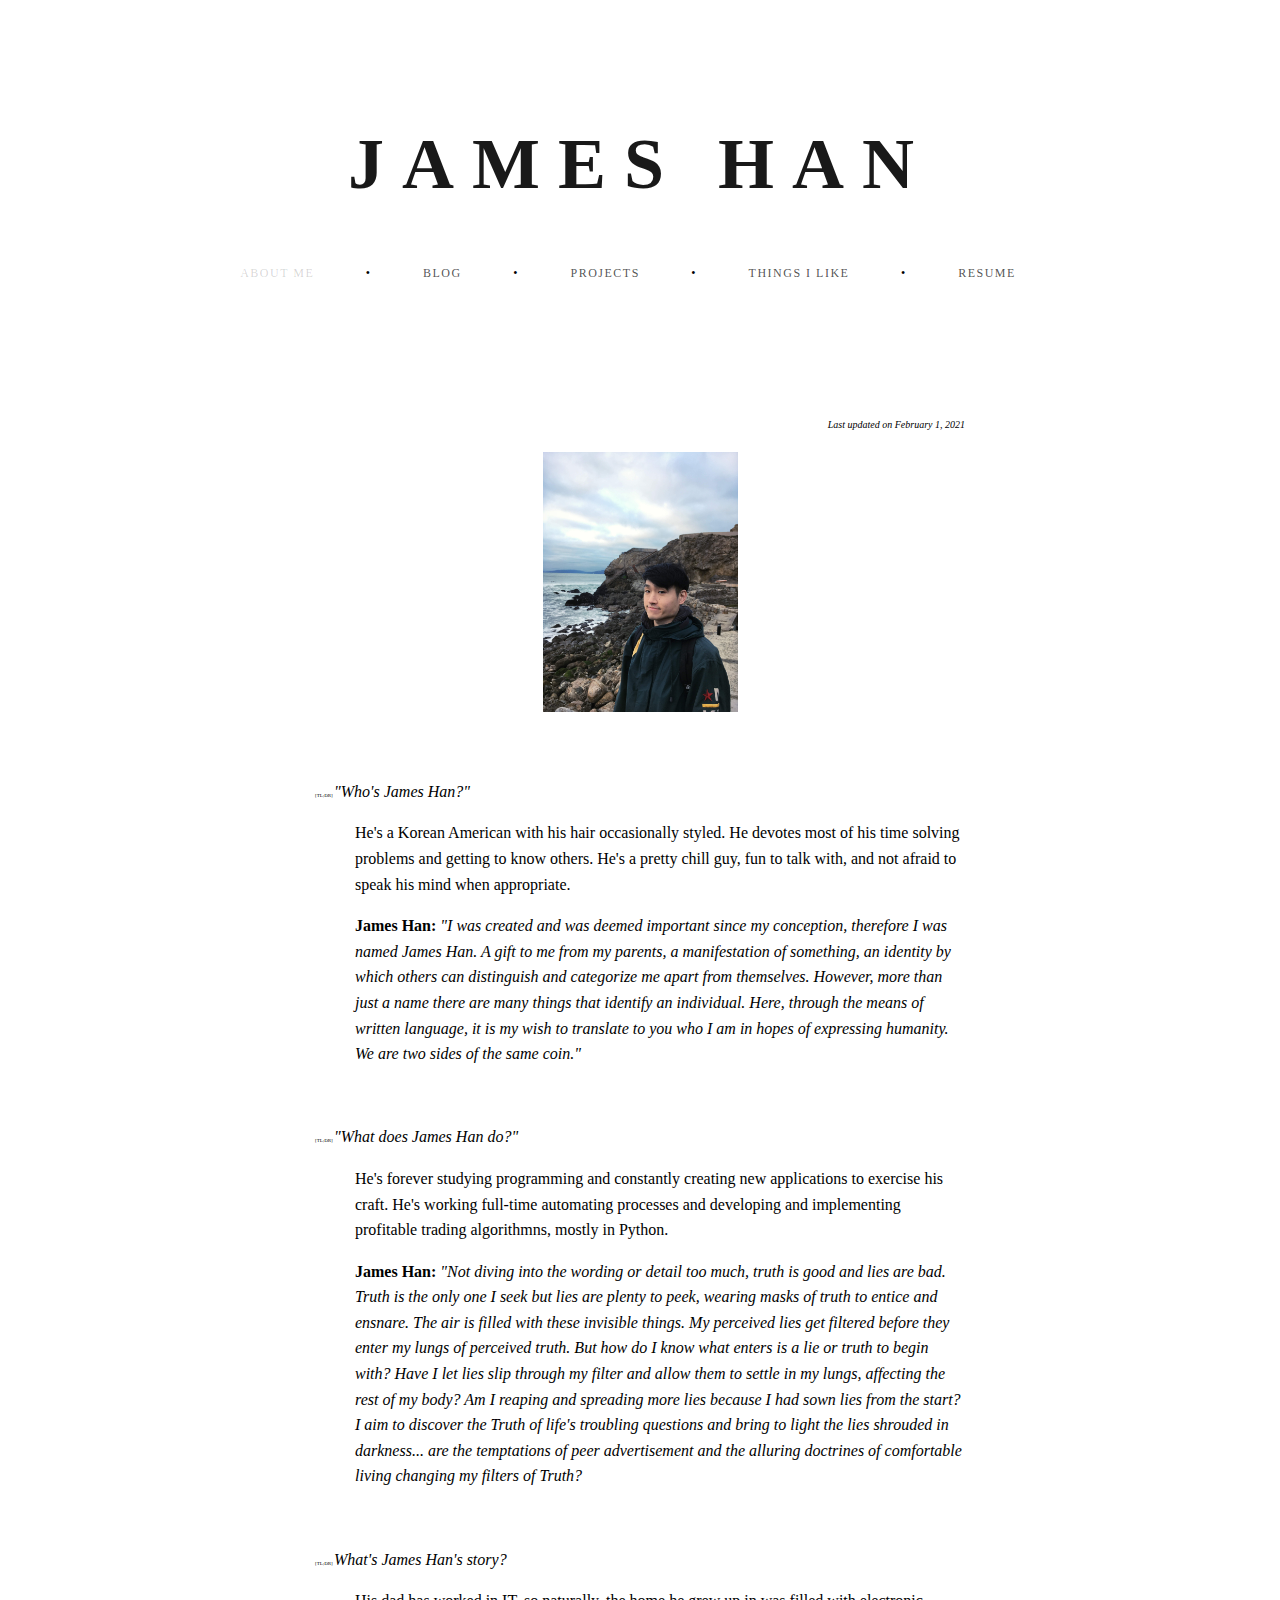
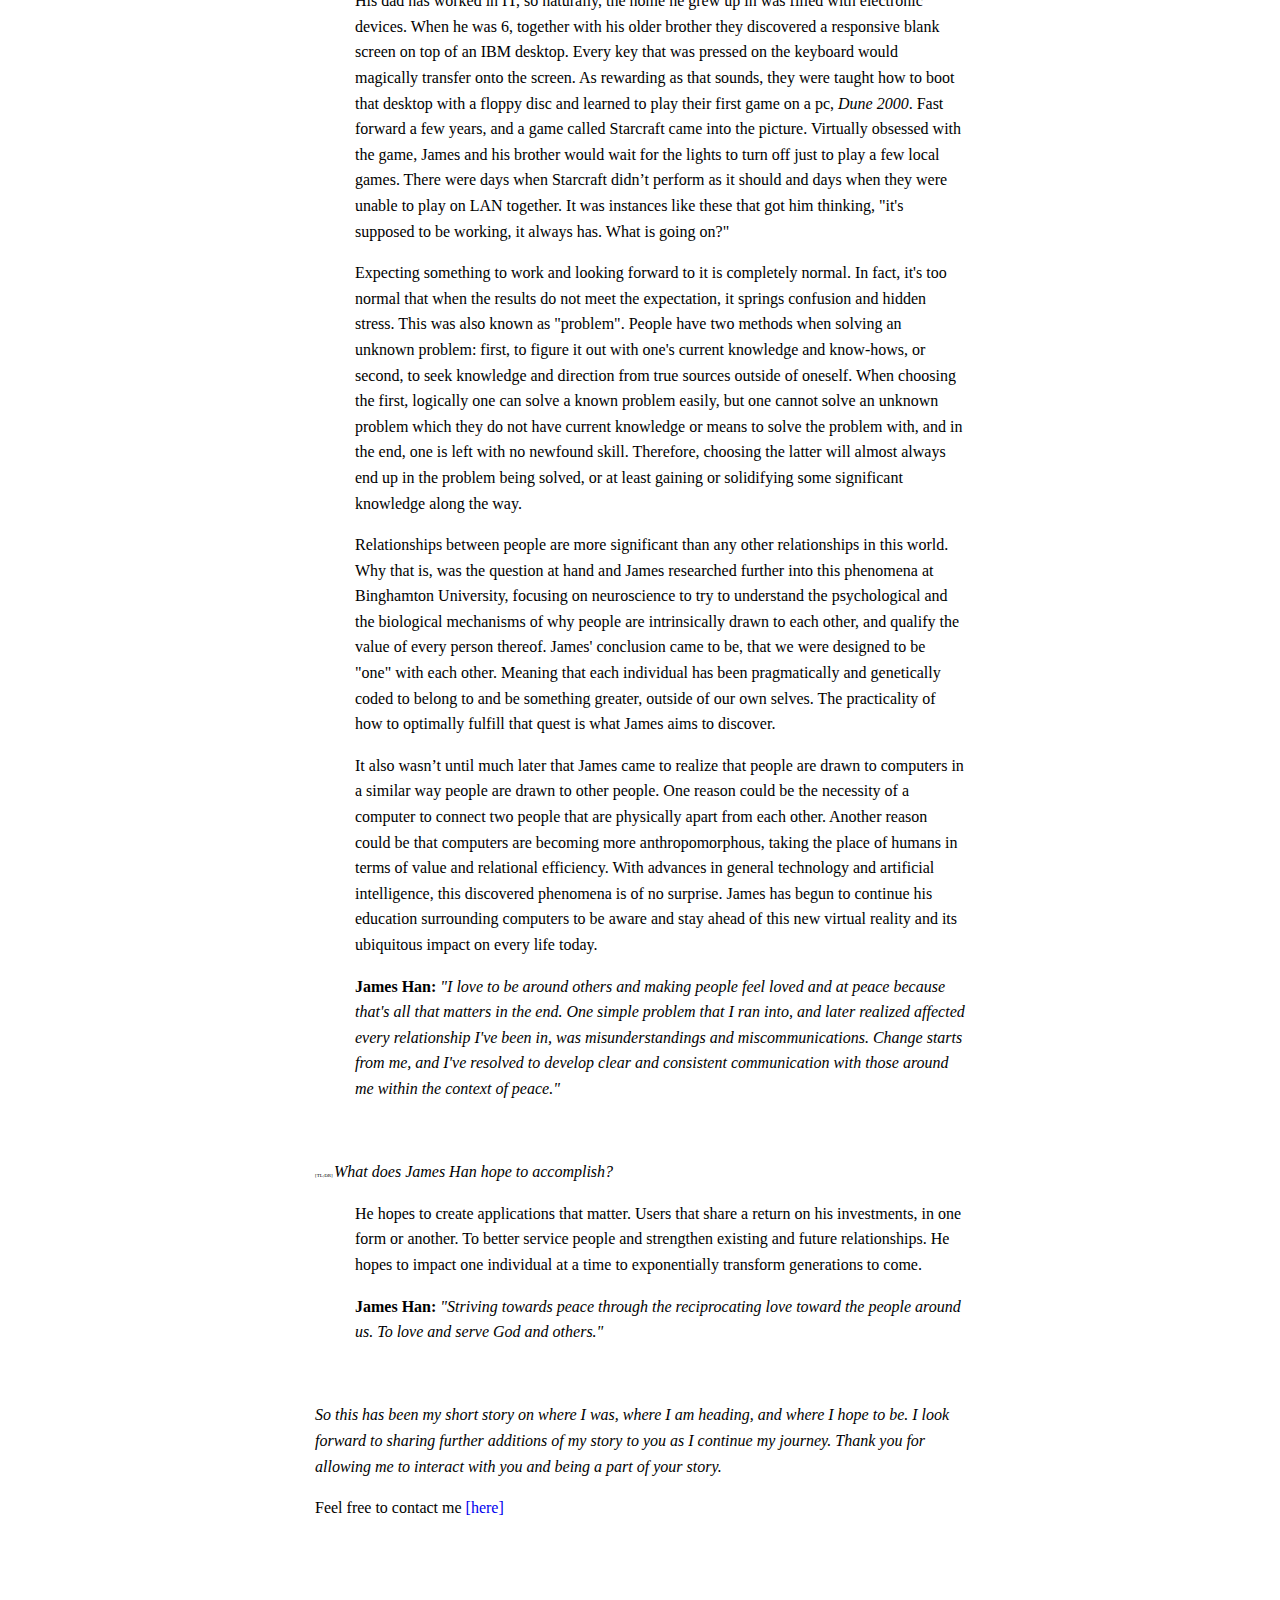
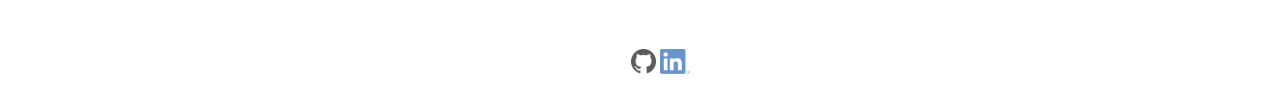
==== commit 430bbfcb: "Clean" ====
--- a/about-me.html
+++ b/about-me.html
@@ -6,7 +6,7 @@
     <meta name="description" content="James Han's profile">
     <meta name="author" content="James Han">
     <meta name="viewport" content="width=device-width, initial-scale=1.0">
-    <title>Who's James Han?</title>
+    <title>James Han - about me</title>
     <link href="https://fonts.googleapis.com/css?family=Oswald:300,700|Varela+Round" rel="stylesheet">
     <link rel="stylesheet" type="text/css" href="./styles/style.css">
 </head>
@@ -14,39 +14,39 @@
 <body>
     <header>
         <h1>
-            <a title="My name in big letters" href="/">James Han</a>
+            <a title="" href="/">James Han</a>
         </h1>
         <nav class="main-nav">
             <ul>
                 <li class= "">
-                    <a title="It's about to get personal" href="./about-me" style="color: rgba(0, 0, 0, 0.171);">About Me</a>
+                    <a title="" href="./about-me" style="color: rgba(0, 0, 0, 0.171);">About Me</a>
                 </li>
                 <li>•</li>
                 <li class= "">
-                    <a title="Where I pretend to be a writer" href="./blog">Blog</a>        
+                    <a title="" href="./blog">Blog</a>
                 </li>
                 <li>•</li>
                 <li class= "">
-                    <a title="Showcase of my work" href="./projects">Projects</a>
+                    <a title="" href="./projects">Projects</a>
                 </li>
                 <li>•</li>
                 <li class= "">
-                    <a title="How I spend most of my time tbh" href="./things-i-like">Things I Like</a>     
+                    <a title="" href="./things-i-like">Things I Like</a>
                 </li>
                 <li>•</li>
                 <li class="">
-                    <a title="For recruiters" target="_blank" href="./files/resume.pdf">Resume</a>
+                    <a title="" target="_blank" href="./pdf/resume.pdf">Resume</a>
                 </li>
-            </ul>     
+            </ul>
         </nav>
     </header>
 
     <main>
-        
+
         <div>
             <p align=right><font size=-2><i>Last updated on February 1, 2021</i></font></p>
             <img title="I don't know how to smile -.-" id="aboutme-pic" src="./images/James-han/sf-smirk.JPG">
-            
+
         </div>
         <div>
             <p><br><br>
@@ -70,25 +70,13 @@
                 </ul>
                 <br>
             <p>
-                <a title="All things except coding" style="font-size: 5px;"> [TL;DR] </a><i>"What did James Han do before?"</i>
-            </p>
-                <ul>
-                    Previously, he evaluated and implemented applied behavior analysis to patients at the <a href="https://www.centerforautism.com">Center for Autism and Related Disorders</a> after completing his bachelor of science(integrative neuroscience) at Binghamton University. Wanting to transition careers, he went on to work with his brother at his brother's startup ecommerce company, Azero.
-                    There he managed <a href="https://www.ebay.com/usr/reize.io">Ebay</a> and <a href="https://www.amazon.com/sp?seller=A9YDUOOL7ZCPC">Amazon</a> seller accounts and communicated with customers from all over the world. After discovering his passion for the internet, computers, and the like, he immersed himself in programming and earned a <a href="https://confirm.udacity.com/KFJARA6S">Full Stack Developer Certificate</a> from Udacity.
-                    
-                </ul>
-                <ul>
-                    <strong>James Han: </strong><i>"Change is the only constant, which direction it goes is up to the individual. "</i>
-                </ul>
-            <br>
-            <p>
                 <a title="I didn't know about coding, now I love to code" style="font-size: 5px;"> [TL;DR] </a><i>What's James Han's story?</i>
             </p>
                 <ul>
-                    <p>His dad has worked in IT, so naturally, the home he grew up in was filled with electronic devices. When he was 6, together with his older brother they discovered a responsive blank screen on top of an IBM desktop. Every key that was pressed on the keyboard would magically transfer onto the screen. As rewarding as that sounds, they were taught how to boot that desktop with a floppy disc and learned to play their first game on a pc, <i>Dune 2000</i>. 
+                    <p>His dad has worked in IT, so naturally, the home he grew up in was filled with electronic devices. When he was 6, together with his older brother they discovered a responsive blank screen on top of an IBM desktop. Every key that was pressed on the keyboard would magically transfer onto the screen. As rewarding as that sounds, they were taught how to boot that desktop with a floppy disc and learned to play their first game on a pc, <i>Dune 2000</i>.
                     Fast forward a few years, and a game called Starcraft came into the picture. Virtually obsessed with the game, James and his brother would wait for the lights to turn off just to play a few local games. There were days when Starcraft didn’t perform as it should and days when they were unable to play on LAN together. It was instances like these that got him thinking, "it's supposed to be working, it always has. What is going on?"
                     <p>Expecting something to work and looking forward to it is completely normal. In fact, it's too normal that when the results do not meet the expectation, it springs confusion and hidden stress. This was also known as "problem". People have two methods when solving an unknown problem: first, to figure it out with one's current knowledge and know-hows, or second, to seek knowledge and direction from true sources outside of oneself. When choosing the first, logically one can solve a known problem easily, but one cannot solve an unknown problem which they do not have current knowledge or means to solve the problem with, and in the end, one is left with no newfound skill. Therefore, choosing the latter will almost always end up in the problem being solved, or at least gaining or solidifying some significant knowledge along the way.</p>
-                    <p>Relationships between people are more significant than any other relationships in this world. Why that is, was the question at hand and James researched further into this phenomena at Binghamton University, focusing on neuroscience to try to understand the psychological and the biological mechanisms of why people are intrinsically drawn to each other, and qualify the value of each person thereof. James' conclusion came to be, that we were designed to be "one" with each other. Meaning that each individual has been pragmatically and genetically coded to belong to and be something greater, outside of our own selves. The practicality of how to optimally fulfill that quest is what James aims to discover.</p>
+                    <p>Relationships between people are more significant than any other relationships in this world. Why that is, was the question at hand and James researched further into this phenomena at Binghamton University, focusing on neuroscience to try to understand the psychological and the biological mechanisms of why people are intrinsically drawn to each other, and qualify the value of every person thereof. James' conclusion came to be, that we were designed to be "one" with each other. Meaning that each individual has been pragmatically and genetically coded to belong to and be something greater, outside of our own selves. The practicality of how to optimally fulfill that quest is what James aims to discover.</p>
                     <p>It also wasn’t until much later that James came to realize that people are drawn to computers in a similar way people are drawn to other people. One reason could be the necessity of a computer to connect two people that are physically apart from each other. Another reason could be that computers are becoming more anthropomorphous, taking the place of humans in terms of value and relational efficiency. With advances in general technology and artificial intelligence, this discovered phenomena is of no surprise. James has begun to continue his education surrounding computers to be aware and stay ahead of this new virtual reality and its ubiquitous impact on every life today.</p>
                 </ul>
                 <ul>
@@ -116,12 +104,12 @@
             <li class= "">
                 <a href="https://github.com/coldice1915" target="_blank">
                     <img id="social-link-github" title="GitHub" src="./images/GitHub-Mark/PNG/GitHub-Mark-64px.png">
-                </a> 
+                </a>
             </li>
             <li class= "">
                 <a href="https://www.linkedin.com/in/question-no-doubt/" target="_blank">
                     <img id="social-link-linkedin" title="Linkedin" src="./images/LinkedIn-Logos/LI-In-Bug.png">
-                </a>    
+                </a>
             </li>
         </ul>
     </footer>
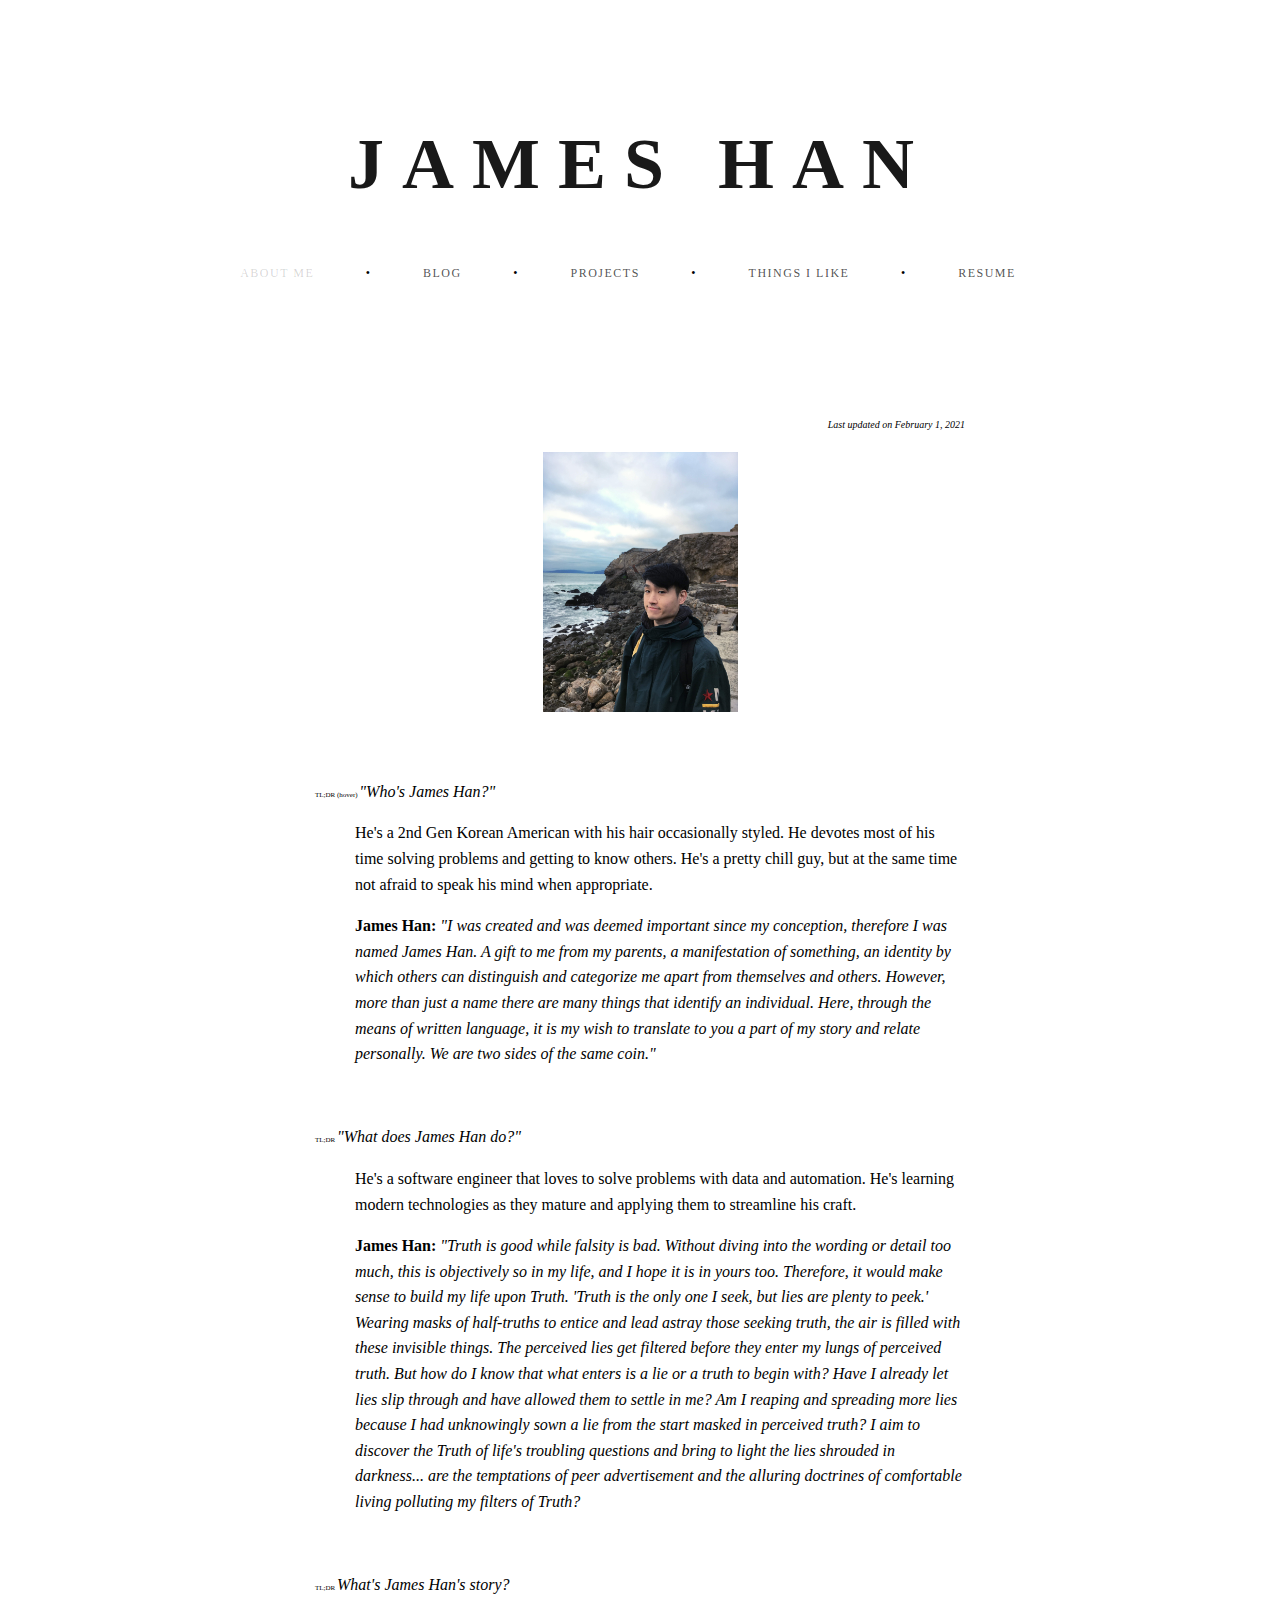
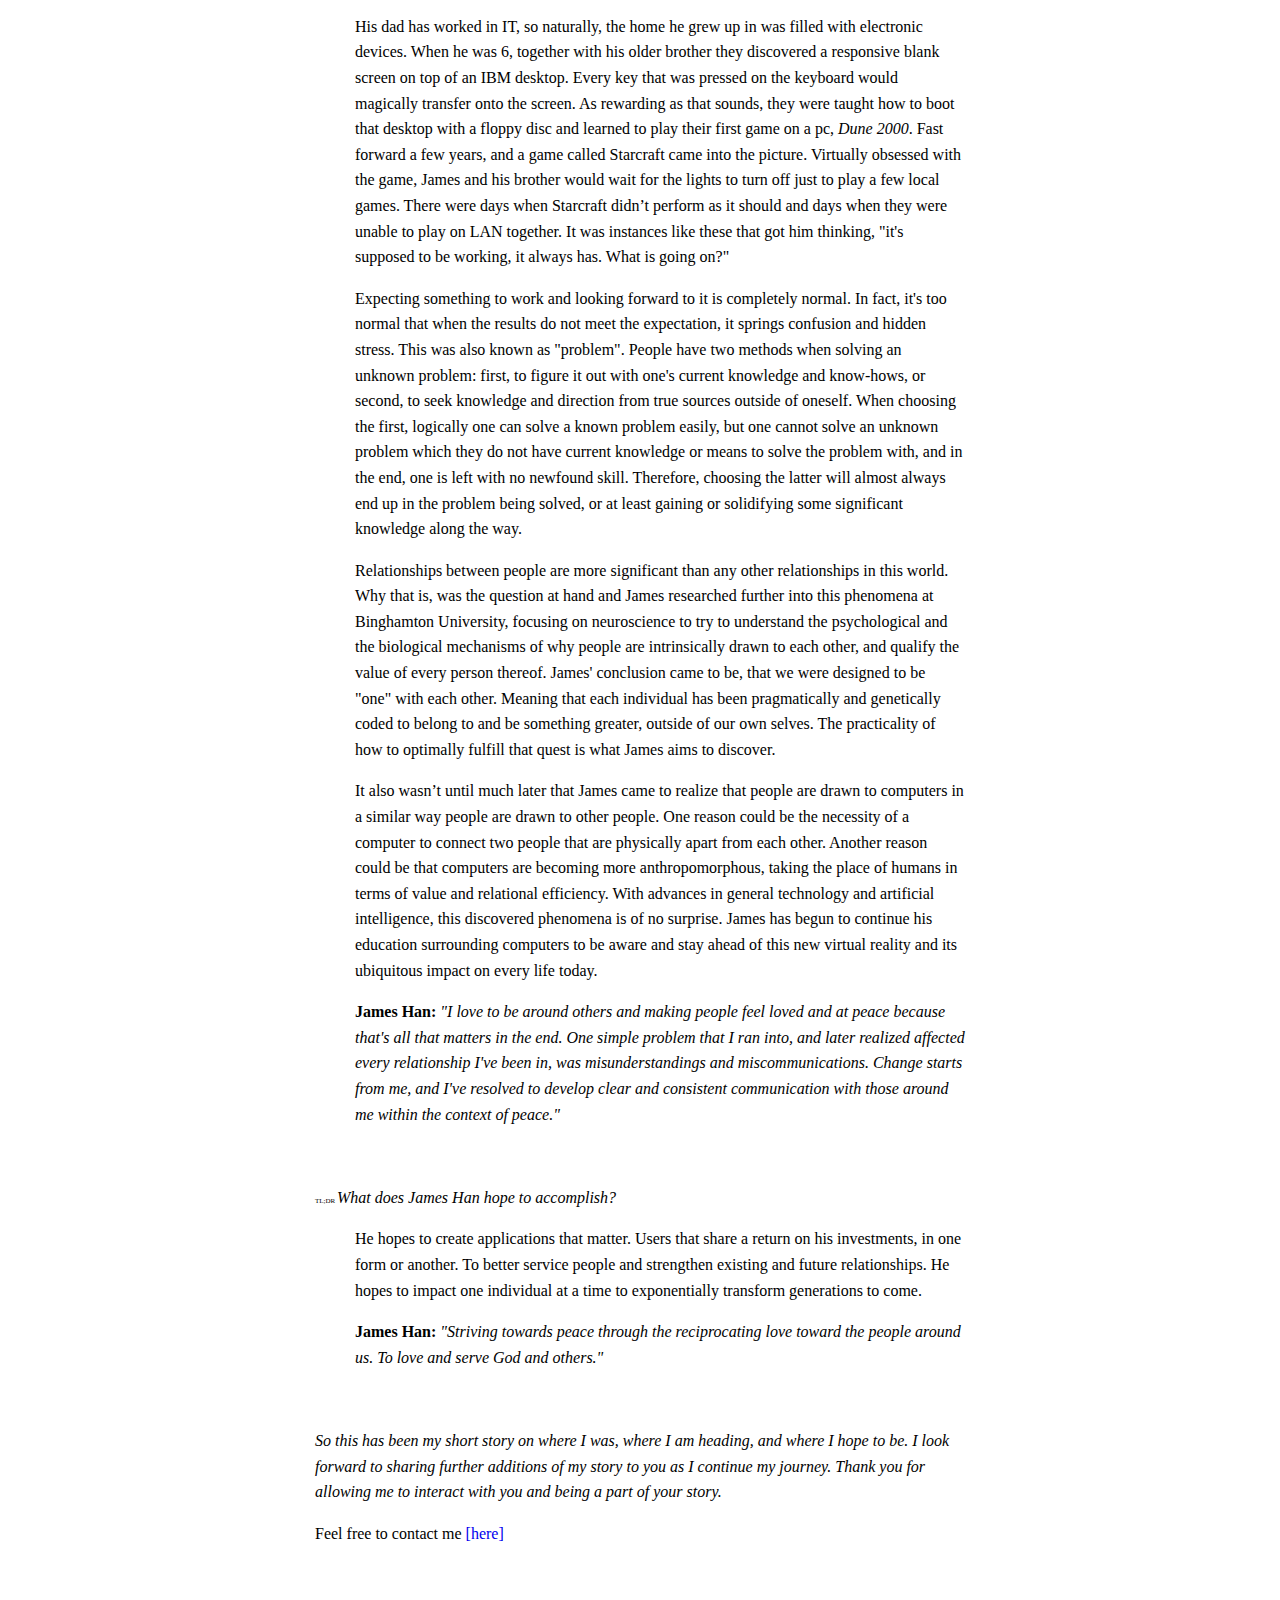
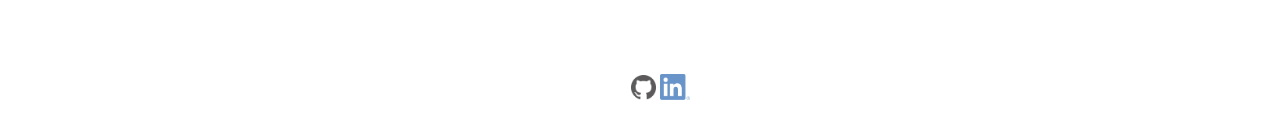
==== commit 93d2f9cc: "Update hover Update answers" ====
--- a/about-me.html
+++ b/about-me.html
@@ -6,7 +6,7 @@
     <meta name="description" content="James Han's profile">
     <meta name="author" content="James Han">
     <meta name="viewport" content="width=device-width, initial-scale=1.0">
-    <title>James Han - about me</title>
+    <title>James Han - About Me</title>
     <link href="https://fonts.googleapis.com/css?family=Oswald:300,700|Varela+Round" rel="stylesheet">
     <link rel="stylesheet" type="text/css" href="./styles/style.css">
 </head>
@@ -19,23 +19,23 @@
         <nav class="main-nav">
             <ul>
                 <li class= "">
-                    <a title="" href="./about-me" style="color: rgba(0, 0, 0, 0.171);">About Me</a>
+                    <a title="" href="about-me" style="color: rgba(0, 0, 0, 0.171);">About Me</a>
                 </li>
                 <li>•</li>
                 <li class= "">
-                    <a title="" href="./blog">Blog</a>
+                    <a title="" href="blog">Blog</a>
                 </li>
                 <li>•</li>
                 <li class= "">
-                    <a title="" href="./projects">Projects</a>
+                    <a title="" href="projects">Projects</a>
                 </li>
                 <li>•</li>
                 <li class= "">
-                    <a title="" href="./things-i-like">Things I Like</a>
+                    <a title="" href="things-i-like">Things I Like</a>
                 </li>
                 <li>•</li>
                 <li class="">
-                    <a title="" target="_blank" href="./pdf/resume.pdf">Resume</a>
+                    <a title="" target="_blank" href="pdf/resume.pdf">Resume</a>
                 </li>
             </ul>
         </nav>
@@ -45,32 +45,32 @@
 
         <div>
             <p align=right><font size=-2><i>Last updated on February 1, 2021</i></font></p>
-            <img title="I don't know how to smile -.-" id="aboutme-pic" src="./images/James-han/sf-smirk.JPG">
+            <img title="" id="aboutme-pic" src="./images/James-han/sf-smirk.JPG">
 
         </div>
         <div>
             <p><br><br>
-                <a title="Wonderfully and fearfully made" style="font-size: 5px;"> [TL;DR] </a><i>"Who's James Han?"</i>
+                <a title="Wonderfully and fearfully made" style="font-size: 7px;"> TL;DR (hover) </a><i>"Who's James Han?"</i>
             </p>
                 <ul>
-                    He's a Korean American with his hair occasionally styled. He devotes most of his time solving problems and getting to know others. He's a pretty chill guy, fun to talk with, and not afraid to speak his mind when appropriate.
+                    He's a 2nd Gen Korean American with his hair occasionally styled. He devotes most of his time solving problems and getting to know others. He's a pretty chill guy, but at the same time not afraid to speak his mind when appropriate.
                 </ul>
                 <ul>
-                    <strong>James Han: </strong><i>"I was created and was deemed important since my conception, therefore I was named James Han. A gift to me from my parents, a manifestation of something, an identity by which others can distinguish and categorize me apart from themselves. However, more than just a name there are many things that identify an individual. Here, through the means of written language, it is my wish to translate to you who I am in hopes of expressing humanity. We are two sides of the same coin."</i>
+                    <strong>James Han: </strong><i>"I was created and was deemed important since my conception, therefore I was named James Han. A gift to me from my parents, a manifestation of something, an identity by which others can distinguish and categorize me apart from themselves and others. However, more than just a name there are many things that identify an individual. Here, through the means of written language, it is my wish to translate to you a part of my story and relate personally. We are two sides of the same coin."</i>
                 </ul>
                 <br>
             <p>
-                <a title="I code and learn to code better" style="font-size: 5px;"> [TL;DR] </a><i>"What does James Han do?"</i>
+                <a title="Solve problems" style="font-size: 7px;"> TL;DR </a><i>"What does James Han do?"</i>
             </p>
                 <ul>
-                    He's forever studying programming and constantly creating new applications to exercise his craft. He's working full-time automating processes and developing and implementing profitable trading algorithmns, mostly in Python.
+                    He's a software engineer that loves to solve problems with data and automation. He's learning modern technologies as they mature and applying them to streamline his craft.
                 </ul>
                 <ul>
-                    <strong>James Han: </strong><i>"Not diving into the wording or detail too much, truth is good and lies are bad. Truth is the only one I seek but lies are plenty to peek, wearing masks of truth to entice and ensnare. The air is filled with these invisible things. My perceived lies get filtered before they enter my lungs of perceived truth. But how do I know what enters is a lie or truth to begin with? Have I let lies slip through my filter and allow them to settle in my lungs, affecting the rest of my body? Am I reaping and spreading more lies because I had sown lies from the start? I aim to discover the Truth of life's troubling questions and bring to light the lies shrouded in darkness... are the temptations of peer advertisement and the alluring doctrines of comfortable living changing my filters of Truth?</i>
+                    <strong>James Han: </strong><i>"Truth is good while falsity is bad. Without diving into the wording or detail too much, this is objectively so in my life, and I hope it is in yours too. Therefore, it would make sense to build my life upon Truth. 'Truth is the only one I seek, but lies are plenty to peek.' Wearing masks of half-truths to entice and lead astray those seeking truth, the air is filled with these invisible things. The perceived lies get filtered before they enter my lungs of perceived truth. But how do I know that what enters is a lie or a truth to begin with? Have I already let lies slip through and have allowed them to settle in me? Am I reaping and spreading more lies because I had unknowingly sown a lie from the start masked in perceived truth? I aim to discover the Truth of life's troubling questions and bring to light the lies shrouded in darkness... are the temptations of peer advertisement and the alluring doctrines of comfortable living polluting my filters of Truth?</i>
                 </ul>
                 <br>
             <p>
-                <a title="I didn't know about coding, now I love to code" style="font-size: 5px;"> [TL;DR] </a><i>What's James Han's story?</i>
+                <a title="I didn't know about coding, now I love to code" style="font-size: 7px;"> TL;DR </a><i>What's James Han's story?</i>
             </p>
                 <ul>
                     <p>His dad has worked in IT, so naturally, the home he grew up in was filled with electronic devices. When he was 6, together with his older brother they discovered a responsive blank screen on top of an IBM desktop. Every key that was pressed on the keyboard would magically transfer onto the screen. As rewarding as that sounds, they were taught how to boot that desktop with a floppy disc and learned to play their first game on a pc, <i>Dune 2000</i>.
@@ -84,7 +84,7 @@
                 </ul>
             <br>
             <p>
-                <a title="Dying to live, rather than living to die" style="font-size: 5px;"> [TL;DR] </a><i>What does James Han hope to accomplish?</i>
+                <a title="Dying to live, rather than living to die" style="font-size: 7px;"> TL;DR </a><i>What does James Han hope to accomplish?</i>
             </p>
                 <ul>
                     He hopes to create applications that matter. Users that share a return on his investments, in one form or another. To better service people and strengthen existing and future relationships. He hopes to impact one individual at a time to exponentially transform generations to come.
@@ -94,7 +94,7 @@
                 </ul>
             <br>
             <p><i>So this has been my short story on where I was, where I am heading, and where I hope to be. I look forward to sharing further additions of my story to you as I continue my journey. Thank you for allowing me to interact with you and being a part of your story.</i></p>
-            Feel free to contact me <a href="./forms/form-contact.html">[here]</a>
+            Feel free to contact me <a href="./forms/form-contact">[here]</a>
             <br>
         </div>
     </main>
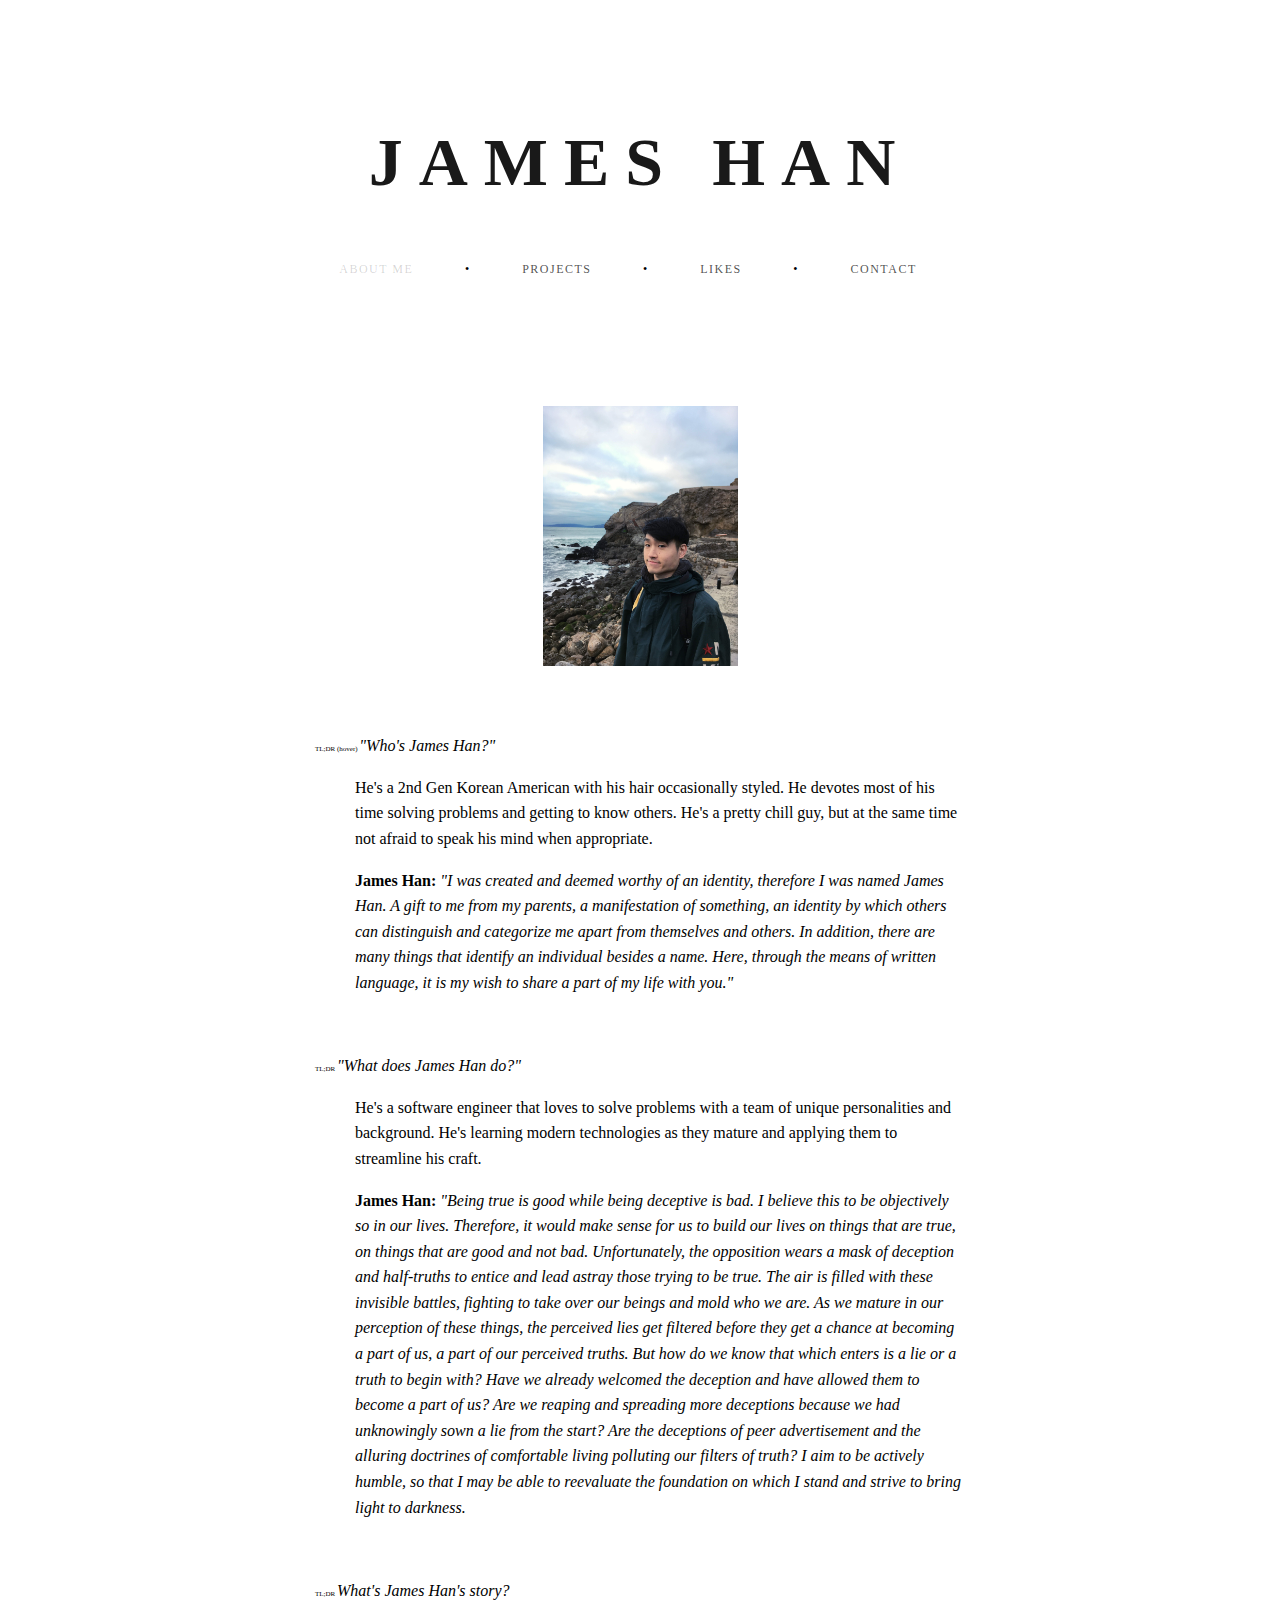
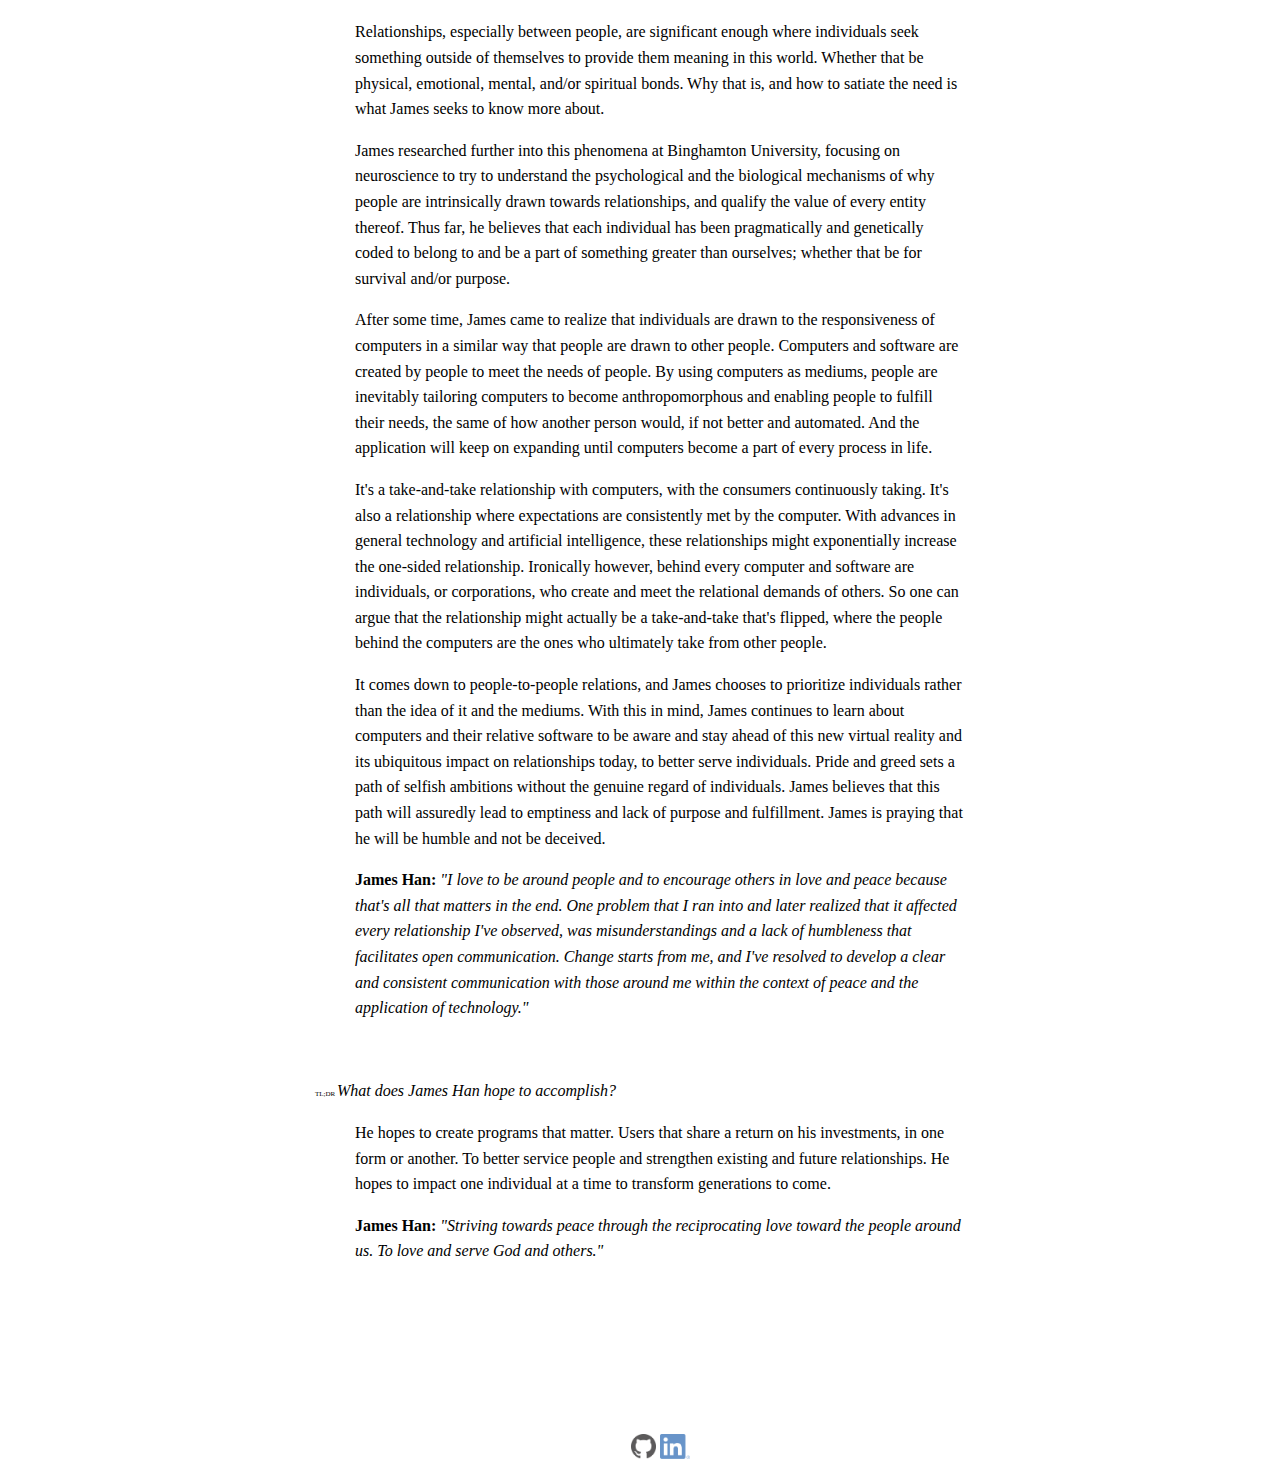
==== commit dae11eea: "Update" ====
--- a/about-me.html
+++ b/about-me.html
@@ -9,6 +9,14 @@
     <title>James Han - About Me</title>
     <link href="https://fonts.googleapis.com/css?family=Oswald:300,700|Varela+Round" rel="stylesheet">
     <link rel="stylesheet" type="text/css" href="./styles/style.css">
+    <script async src="https://www.googletagmanager.com/gtag/js?id=G-KB8R6VTTKS"></script>
+    <script>
+    window.dataLayer = window.dataLayer || [];
+    function gtag(){dataLayer.push(arguments);}
+    gtag('js', new Date());
+
+    gtag('config', 'G-KB8R6VTTKS');
+    </script>
 </head>
 
 <body>
@@ -23,19 +31,19 @@
                 </li>
                 <li>•</li>
                 <li class= "">
-                    <a title="" href="blog">Blog</a>
-                </li>
-                <li>•</li>
-                <li class= "">
                     <a title="" href="projects">Projects</a>
                 </li>
                 <li>•</li>
+                <!-- <li class= "">
+                    <a title="" href="blog">Blog</a>
+                </li>
+                <li>•</li> -->
                 <li class= "">
-                    <a title="" href="things-i-like">Things I Like</a>
+                    <a title="" href="likes">Likes</a>
                 </li>
                 <li>•</li>
                 <li class="">
-                    <a title="" target="_blank" href="pdf/resume.pdf">Resume</a>
+                    <a title="" href="contact">Contact</a>
                 </li>
             </ul>
         </nav>
@@ -44,9 +52,7 @@
     <main>
 
         <div>
-            <p align=right><font size=-2><i>Last updated on February 1, 2021</i></font></p>
             <img title="" id="aboutme-pic" src="./images/James-han/sf-smirk.JPG">
-
         </div>
         <div>
             <p><br><br>
@@ -56,46 +62,44 @@
                     He's a 2nd Gen Korean American with his hair occasionally styled. He devotes most of his time solving problems and getting to know others. He's a pretty chill guy, but at the same time not afraid to speak his mind when appropriate.
                 </ul>
                 <ul>
-                    <strong>James Han: </strong><i>"I was created and was deemed important since my conception, therefore I was named James Han. A gift to me from my parents, a manifestation of something, an identity by which others can distinguish and categorize me apart from themselves and others. However, more than just a name there are many things that identify an individual. Here, through the means of written language, it is my wish to translate to you a part of my story and relate personally. We are two sides of the same coin."</i>
+                    <strong>James Han: </strong><i>"I was created and deemed worthy of an identity, therefore I was named James Han. A gift to me from my parents, a manifestation of something, an identity by which others can distinguish and categorize me apart from themselves and others. In addition, there are many things that identify an individual besides a name. Here, through the means of written language, it is my wish to share a part of my life with you."</i>
                 </ul>
                 <br>
             <p>
                 <a title="Solve problems" style="font-size: 7px;"> TL;DR </a><i>"What does James Han do?"</i>
             </p>
                 <ul>
-                    He's a software engineer that loves to solve problems with data and automation. He's learning modern technologies as they mature and applying them to streamline his craft.
+                    He's a software engineer that loves to solve problems with a team of unique personalities and background. He's learning modern technologies as they mature and applying them to streamline his craft.
                 </ul>
                 <ul>
-                    <strong>James Han: </strong><i>"Truth is good while falsity is bad. Without diving into the wording or detail too much, this is objectively so in my life, and I hope it is in yours too. Therefore, it would make sense to build my life upon Truth. 'Truth is the only one I seek, but lies are plenty to peek.' Wearing masks of half-truths to entice and lead astray those seeking truth, the air is filled with these invisible things. The perceived lies get filtered before they enter my lungs of perceived truth. But how do I know that what enters is a lie or a truth to begin with? Have I already let lies slip through and have allowed them to settle in me? Am I reaping and spreading more lies because I had unknowingly sown a lie from the start masked in perceived truth? I aim to discover the Truth of life's troubling questions and bring to light the lies shrouded in darkness... are the temptations of peer advertisement and the alluring doctrines of comfortable living polluting my filters of Truth?</i>
+                    <strong>James Han: </strong><i>"Being true is good while being deceptive is bad. I believe this to be objectively so in our lives. Therefore, it would make sense for us to build our lives on things that are true, on things that are good and not bad. Unfortunately, the opposition wears a mask of deception and half-truths to entice and lead astray those trying to be true. The air is filled with these invisible battles, fighting to take over our beings and mold who we are. As we mature in our perception of these things, the perceived lies get filtered before they get a chance at becoming a part of us, a part of our perceived truths. But how do we know that which enters is a lie or a truth to begin with? Have we already welcomed the deception and have allowed them to become a part of us? Are we reaping and spreading more deceptions because we had unknowingly sown a lie from the start? Are the deceptions of peer advertisement and the alluring doctrines of comfortable living polluting our filters of truth? I aim to be actively humble, so that I may be able to reevaluate the foundation on which I stand and strive to bring light to darkness.</i>
                 </ul>
                 <br>
             <p>
-                <a title="I didn't know about coding, now I love to code" style="font-size: 7px;"> TL;DR </a><i>What's James Han's story?</i>
+                <a title="I didn't know about code, now I love to program" style="font-size: 7px;"> TL;DR </a><i>What's James Han's story?</i>
             </p>
                 <ul>
-                    <p>His dad has worked in IT, so naturally, the home he grew up in was filled with electronic devices. When he was 6, together with his older brother they discovered a responsive blank screen on top of an IBM desktop. Every key that was pressed on the keyboard would magically transfer onto the screen. As rewarding as that sounds, they were taught how to boot that desktop with a floppy disc and learned to play their first game on a pc, <i>Dune 2000</i>.
-                    Fast forward a few years, and a game called Starcraft came into the picture. Virtually obsessed with the game, James and his brother would wait for the lights to turn off just to play a few local games. There were days when Starcraft didn’t perform as it should and days when they were unable to play on LAN together. It was instances like these that got him thinking, "it's supposed to be working, it always has. What is going on?"
-                    <p>Expecting something to work and looking forward to it is completely normal. In fact, it's too normal that when the results do not meet the expectation, it springs confusion and hidden stress. This was also known as "problem". People have two methods when solving an unknown problem: first, to figure it out with one's current knowledge and know-hows, or second, to seek knowledge and direction from true sources outside of oneself. When choosing the first, logically one can solve a known problem easily, but one cannot solve an unknown problem which they do not have current knowledge or means to solve the problem with, and in the end, one is left with no newfound skill. Therefore, choosing the latter will almost always end up in the problem being solved, or at least gaining or solidifying some significant knowledge along the way.</p>
-                    <p>Relationships between people are more significant than any other relationships in this world. Why that is, was the question at hand and James researched further into this phenomena at Binghamton University, focusing on neuroscience to try to understand the psychological and the biological mechanisms of why people are intrinsically drawn to each other, and qualify the value of every person thereof. James' conclusion came to be, that we were designed to be "one" with each other. Meaning that each individual has been pragmatically and genetically coded to belong to and be something greater, outside of our own selves. The practicality of how to optimally fulfill that quest is what James aims to discover.</p>
-                    <p>It also wasn’t until much later that James came to realize that people are drawn to computers in a similar way people are drawn to other people. One reason could be the necessity of a computer to connect two people that are physically apart from each other. Another reason could be that computers are becoming more anthropomorphous, taking the place of humans in terms of value and relational efficiency. With advances in general technology and artificial intelligence, this discovered phenomena is of no surprise. James has begun to continue his education surrounding computers to be aware and stay ahead of this new virtual reality and its ubiquitous impact on every life today.</p>
+                    <p>Relationships, especially between people, are significant enough where individuals seek something outside of themselves to provide them meaning in this world. Whether that be physical, emotional, mental, and/or spiritual bonds. Why that is, and how to satiate the need is what James seeks to know more about.</p>
+                    <p>James researched further into this phenomena at Binghamton University, focusing on neuroscience to try to understand the psychological and the biological mechanisms of why people are intrinsically drawn towards relationships, and qualify the value of every entity thereof. Thus far, he believes that each individual has been pragmatically and genetically coded to belong to and be a part of something greater than ourselves; whether that be for survival and/or purpose.</p>
+                    <p>After some time, James came to realize that individuals are drawn to the responsiveness of computers in a similar way that people are drawn to other people. Computers and software are created by people to meet the needs of people. By using computers as mediums, people are inevitably tailoring computers to become anthropomorphous and enabling people to fulfill their needs, the same of how another person would, if not better and automated. And the application will keep on expanding until computers become a part of every process in life.</p>
+                    <p>It's a take-and-take relationship with computers, with the consumers continuously taking. It's also a relationship where expectations are consistently met by the computer. With advances in general technology and artificial intelligence, these relationships might exponentially increase the one-sided relationship. Ironically however, behind every computer and software are individuals, or corporations, who create and meet the relational demands of others. So one can argue that the relationship might actually be a take-and-take that's flipped, where the people behind the computers are the ones who ultimately take from other people.</p>
+                    <p>It comes down to people-to-people relations, and James chooses to prioritize individuals rather than the idea of it and the mediums. With this in mind, James continues to learn about computers and their relative software to be aware and stay ahead of this new virtual reality and its ubiquitous impact on relationships today, to better serve individuals. Pride and greed sets a path of selfish ambitions without the genuine regard of individuals. James believes that this path will assuredly lead to emptiness and lack of purpose and fulfillment. James is praying that he will be humble and not be deceived.</p>
                 </ul>
                 <ul>
-                    <strong>James Han: </strong><i>"I love to be around others and making people feel loved and at peace because that's all that matters in the end. One simple problem that I ran into, and later realized affected every relationship I've been in, was misunderstandings and miscommunications. Change starts from me, and I've resolved to develop clear and consistent communication with those around me within the context of peace."</i>
+                    <strong>James Han: </strong><i>"I love to be around people and to encourage others in love and peace because that's all that matters in the end. One problem that I ran into and later realized that it affected every relationship I've observed, was misunderstandings and a lack of humbleness that facilitates open communication. Change starts from me, and I've resolved to develop a clear and consistent communication with those around me within the context of peace and the application of technology."</i>
                 </ul>
             <br>
             <p>
                 <a title="Dying to live, rather than living to die" style="font-size: 7px;"> TL;DR </a><i>What does James Han hope to accomplish?</i>
             </p>
                 <ul>
-                    He hopes to create applications that matter. Users that share a return on his investments, in one form or another. To better service people and strengthen existing and future relationships. He hopes to impact one individual at a time to exponentially transform generations to come.
+                    He hopes to create programs that matter. Users that share a return on his investments, in one form or another. To better service people and strengthen existing and future relationships. He hopes to impact one individual at a time to transform generations to come.
                 </ul>
                 <ul>
                     <strong>James Han: </strong><i>"Striving towards peace through the reciprocating love toward the people around us. To love and serve God and others."</i>
                 </ul>
             <br>
-            <p><i>So this has been my short story on where I was, where I am heading, and where I hope to be. I look forward to sharing further additions of my story to you as I continue my journey. Thank you for allowing me to interact with you and being a part of your story.</i></p>
-            Feel free to contact me <a href="./forms/form-contact">[here]</a>
-            <br>
+
         </div>
     </main>
 
--- a/styles/style.css
+++ b/styles/style.css
@@ -13,10 +13,10 @@
     margin: auto;
 }
     header h1 {
-        letter-spacing: 18px;
+        letter-spacing: 16px;
         line-height: 100%;
         font-weight: 600;
-        font-size: 72px;
+        font-size: 68px;
         margin: 10% 0% 5% 0%;
     }
         header h1 a {
@@ -101,29 +101,60 @@
     font-size: 12px;
     font-family: 'Courier New', Courier, monospace;
 }
+
+/* project year */
+.project-year {
+    /* font-family: 'Courier New', Courier, monospace; */
+    font-size: 12px;
+    /* text-align: right; */
+    /* margin: 0px 0px 0px 0px; */
+}
+
 /* project names*/
 .project-name {
     font-family: 'Courier New', Courier, monospace;
-    font-size: 18px;
+    font-size: 22px;
+    font-weight: bold;
 }
+
+/* project description */
+.project-description {
+    /* font-family: 'Courier New', Courier, monospace; */
+    font-size: 14px;
+    /* font-style: italic; */
+}
+
+/* project link */
+.project-link {
+    font-size: 12px;
+}
+
+.image-list {
+    display: flex;
+    justify-content: center;
+    align-items: center;
+}
+
+.image-list li {
+  list-style: none;
+  margin: 0 10px;
+}
+
 /* project page */
-.image-list {
-    list-style: none;
-    display: flex;
+a.image-preview img {
+    height: 150px;
+    margin: 0px 50px 0px 0px;
+    box-shadow: 0px 0px 5px rgba(0,0,0,.5);
 }
-    a.image-preview img {
-        height: 150px;
-        margin: 0px 50px 0px 0px;
-        box-shadow: 0px 0px 5px rgba(0,0,0,.5);
+    .image-preview:hover {
+        opacity: .7;
     }
-        .image-preview:hover {
-            opacity: .7;
-        }
-    a.image-preview-lots img {
-        height: 150px;
-        margin: 0px 85px 0px -75px;
+a.image-preview-lots img {
+    height: 150px;
+    margin: 0px 50px 0px 0px;
 
-    }
+}
+
 #before {
     position: relative;
     width: 100%;
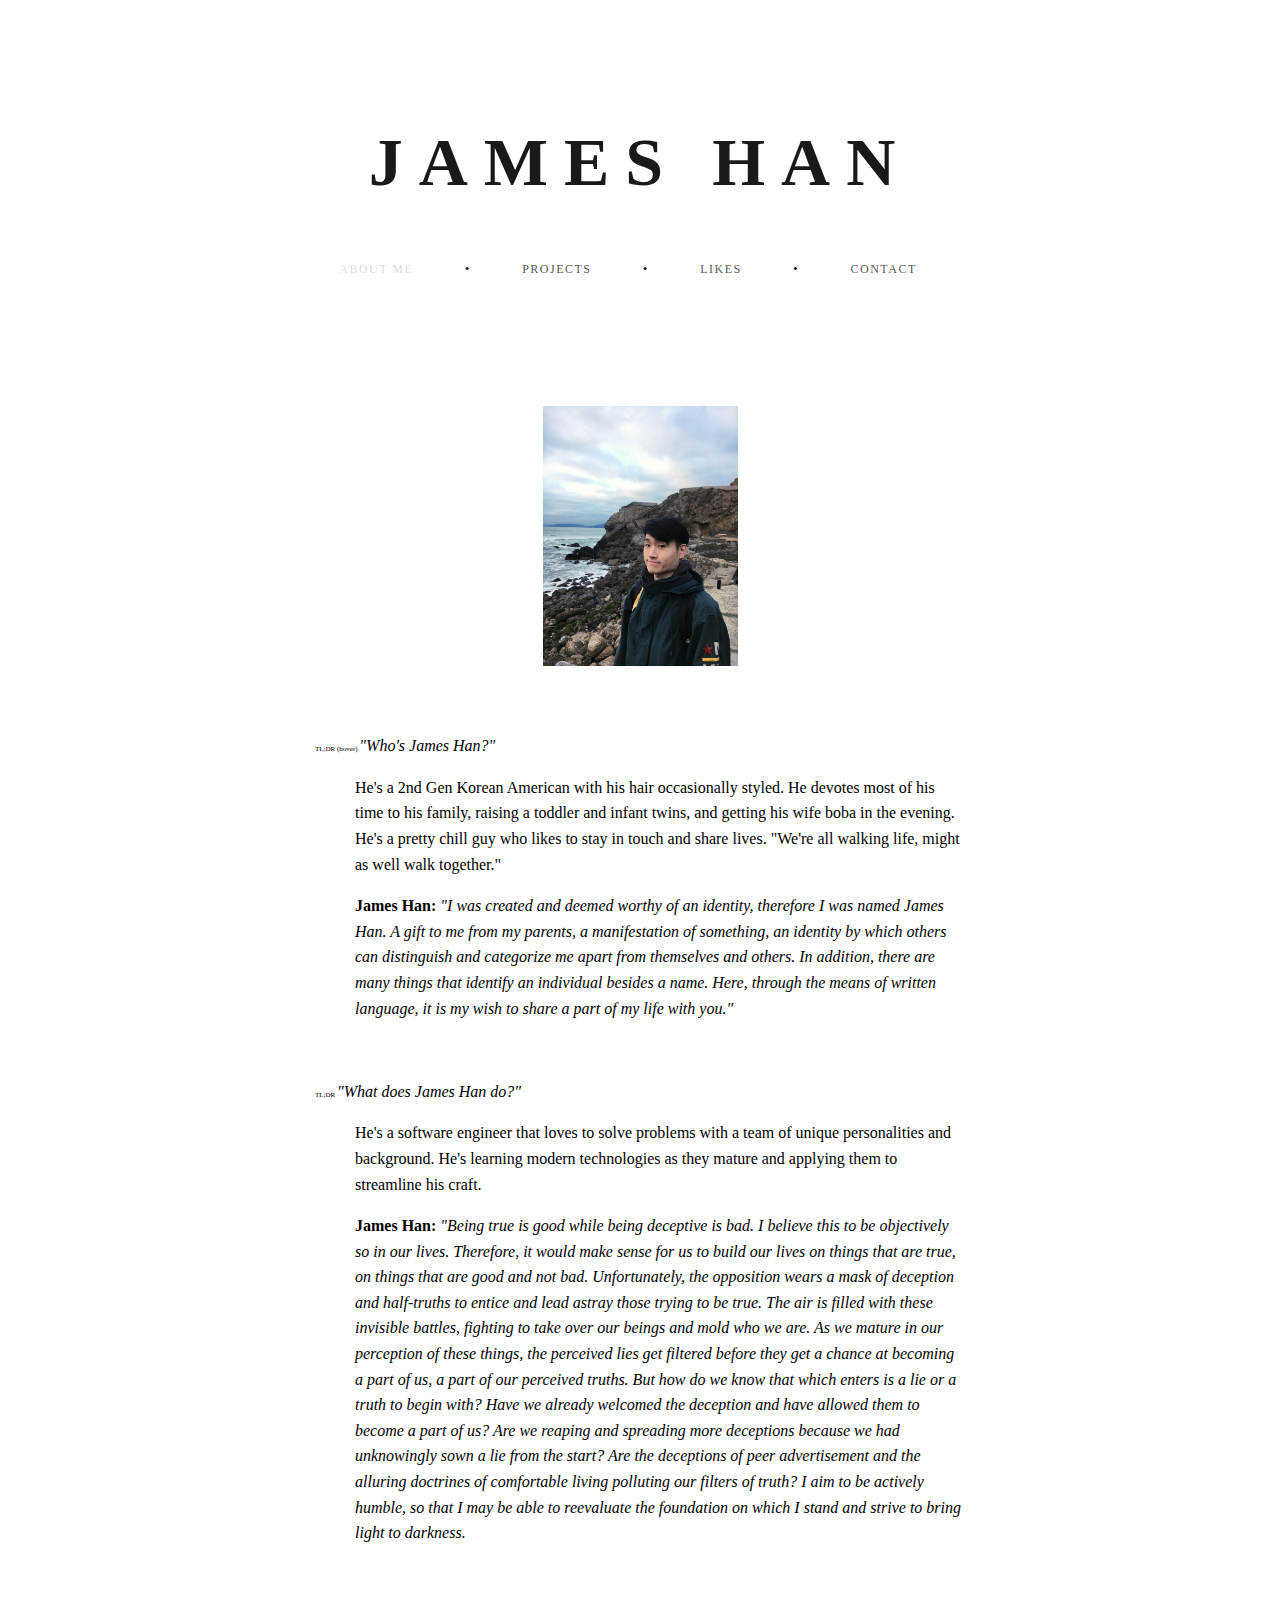
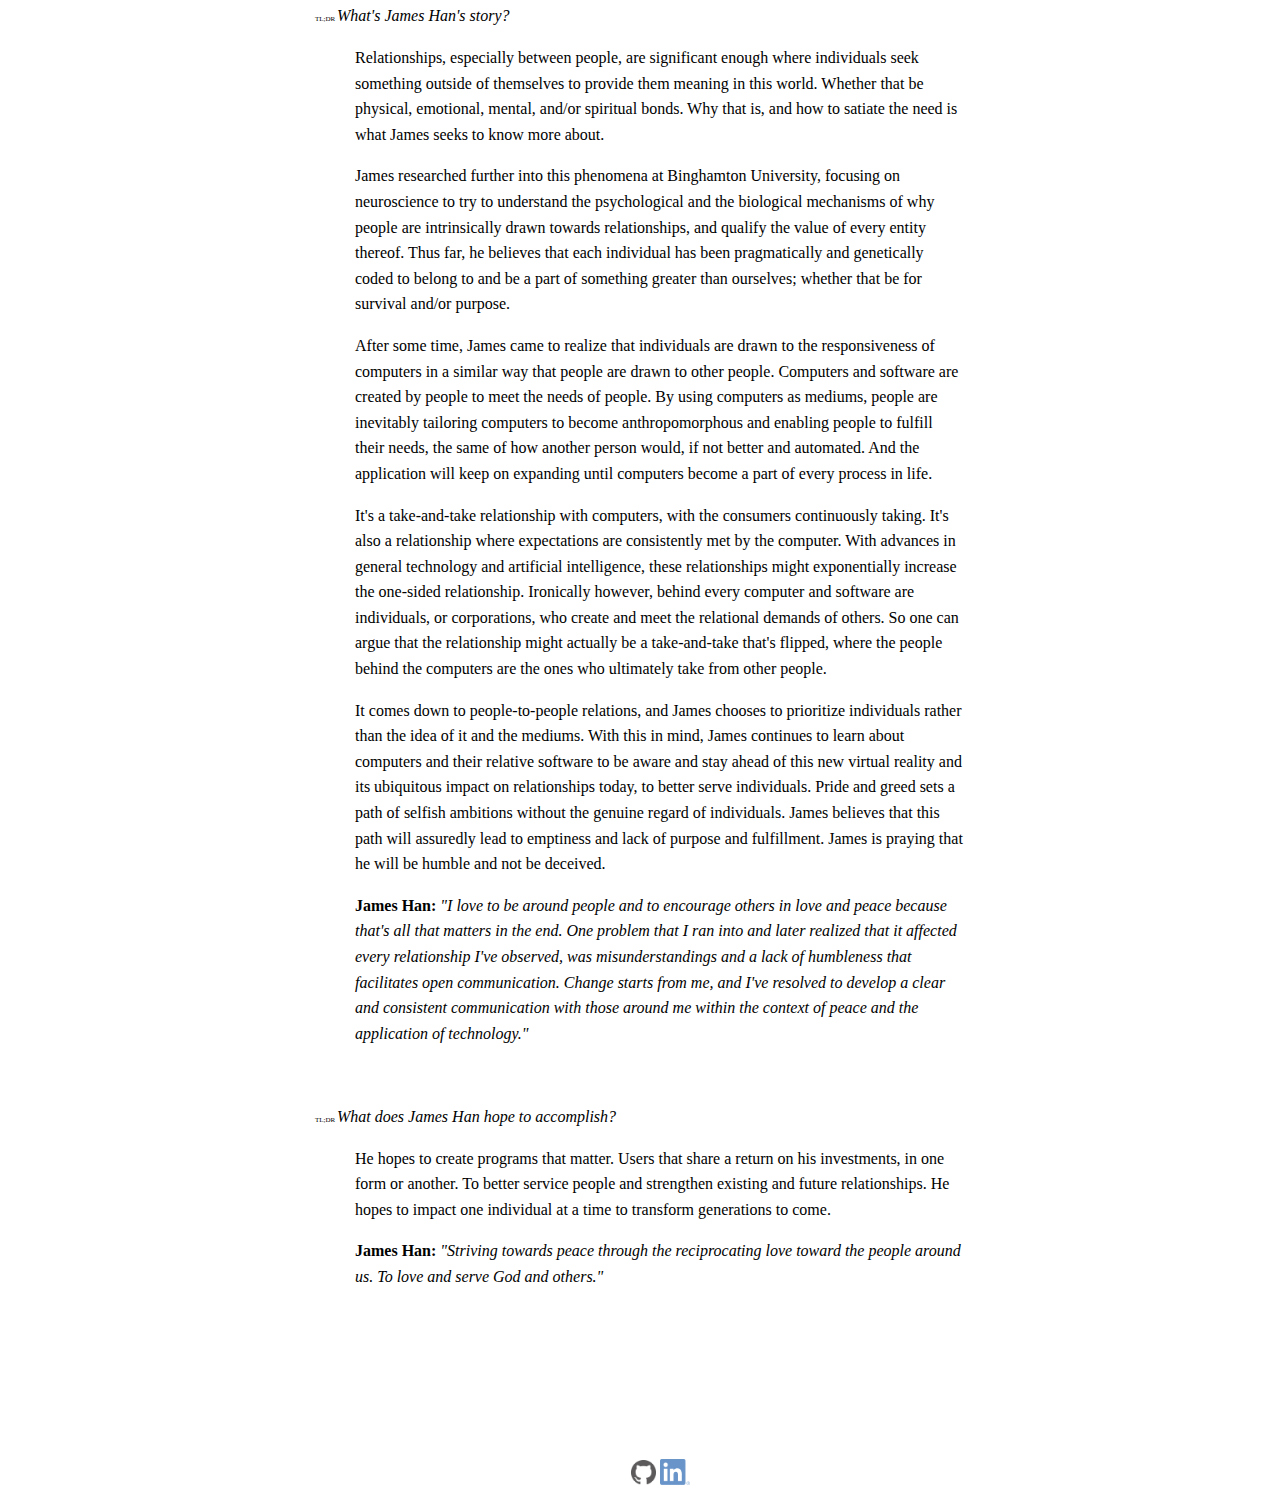
==== commit 91c89087: "Update" ====
--- a/about-me.html
+++ b/about-me.html
@@ -2,13 +2,7 @@
 <html lang="en">
 
 <head>
-    <meta charset="UTF-8">
-    <meta name="description" content="James Han's profile">
-    <meta name="author" content="James Han">
-    <meta name="viewport" content="width=device-width, initial-scale=1.0">
-    <title>James Han - About Me</title>
-    <link href="https://fonts.googleapis.com/css?family=Oswald:300,700|Varela+Round" rel="stylesheet">
-    <link rel="stylesheet" type="text/css" href="./styles/style.css">
+    <!-- Google tag (gtag.js) -->
     <script async src="https://www.googletagmanager.com/gtag/js?id=G-KB8R6VTTKS"></script>
     <script>
     window.dataLayer = window.dataLayer || [];
@@ -17,6 +11,14 @@
 
     gtag('config', 'G-KB8R6VTTKS');
     </script>
+
+    <meta charset="UTF-8">
+    <meta name="description" content="James Han's profile">
+    <meta name="author" content="James Han">
+    <meta name="viewport" content="width=device-width, initial-scale=1.0">
+    <title>James Han - About Me</title>
+    <link href="https://fonts.googleapis.com/css?family=Oswald:300,700|Varela+Round" rel="stylesheet">
+    <link rel="stylesheet" type="text/css" href="./styles/style.css">
 </head>
 
 <body>
@@ -59,7 +61,7 @@
                 <a title="Wonderfully and fearfully made" style="font-size: 7px;"> TL;DR (hover) </a><i>"Who's James Han?"</i>
             </p>
                 <ul>
-                    He's a 2nd Gen Korean American with his hair occasionally styled. He devotes most of his time solving problems and getting to know others. He's a pretty chill guy, but at the same time not afraid to speak his mind when appropriate.
+                    He's a 2nd Gen Korean American with his hair occasionally styled. He devotes most of his time to his family, raising a toddler and infant twins, and getting his wife boba in the evening. He's a pretty chill guy who likes to stay in touch and share lives. "We're all walking life, might as well walk together."
                 </ul>
                 <ul>
                     <strong>James Han: </strong><i>"I was created and deemed worthy of an identity, therefore I was named James Han. A gift to me from my parents, a manifestation of something, an identity by which others can distinguish and categorize me apart from themselves and others. In addition, there are many things that identify an individual besides a name. Here, through the means of written language, it is my wish to share a part of my life with you."</i>
